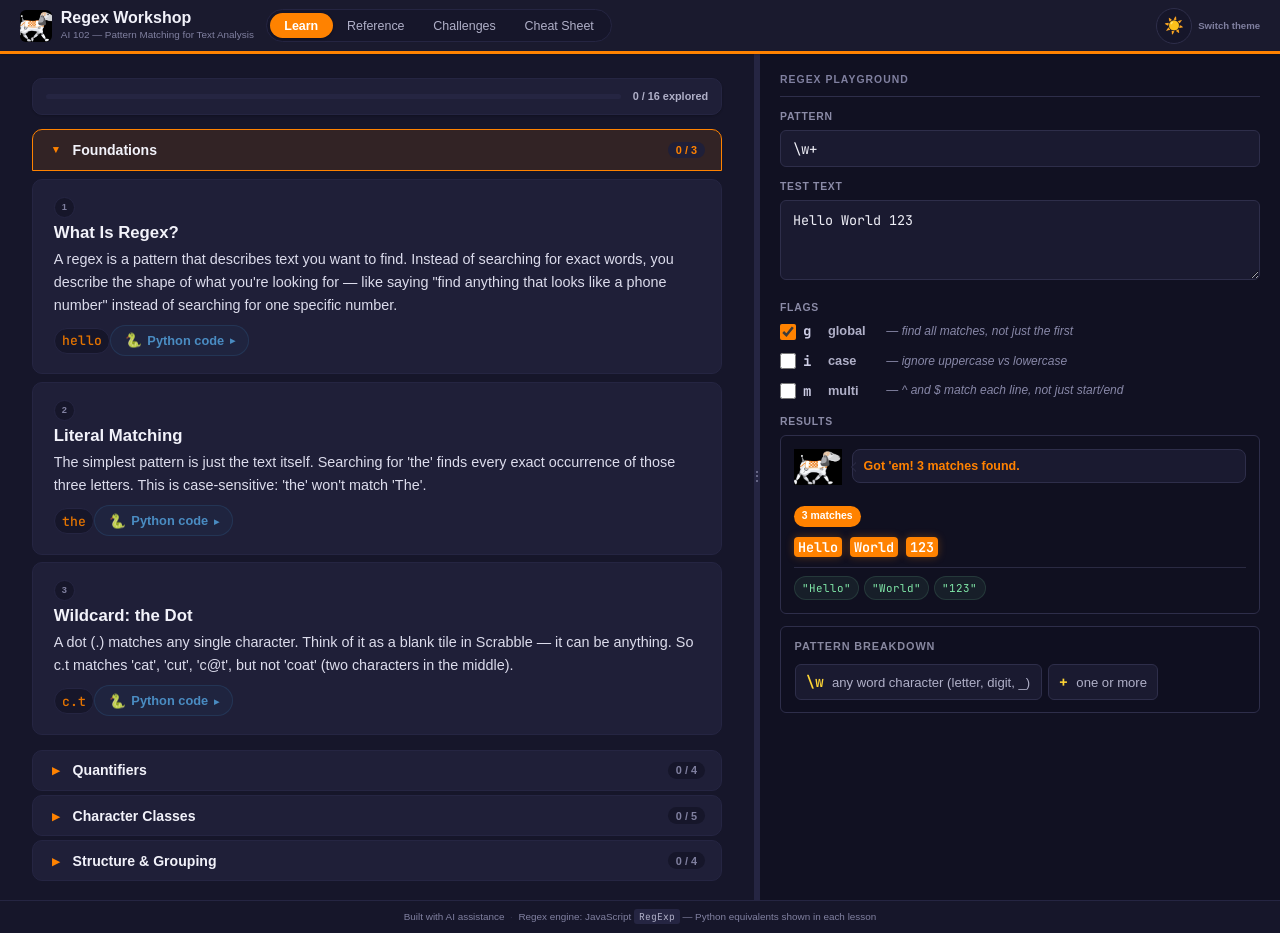
==== index.html @ 7a8c4904 "fix: correct escape sequences in cheatsheet for accurate regex examples" ====
<!DOCTYPE html>
<html lang="en">
<head>
  <meta charset="UTF-8">
  <meta name="viewport" content="width=device-width, initial-scale=1.0">
  <title>Regex Workshop — AI 102</title>
  <link rel="preconnect" href="https://fonts.googleapis.com">
  <link rel="preconnect" href="https://fonts.gstatic.com" crossorigin>
  <link href="https://fonts.googleapis.com/css2?family=JetBrains+Mono:wght@400;500;600&display=swap" rel="stylesheet">
  <style>
/* ═══════════════════════════════════════════════════════════════
   styles.css — UTK CECS Orange Theme — Light + Dark modes
   Resizable playground, mascot companion, larger explainer
   ═══════════════════════════════════════════════════════════════ */

*, *::before, *::after { margin: 0; padding: 0; box-sizing: border-box; }

/* ── Theme tokens ──────────────────────────────────────────── */

:root {
  /* UTK fixed palette */
  --orange:         #FF8200;
  --orange-hover:   #E57400;
  --orange-light:   #FFF3E0;
  --orange-muted:   #FFE0B2;
  --teal:           #2197A9;
  --teal-light:     #E0F4F7;
  --berry:          #8D2048;
  --berry-light:    #F5E0EB;
  --gold:           #FED535;
  --green:          #2E7D32;
  --green-light:    #E8F5E9;
  --red:            #C62828;
  --red-light:      #FFEBEE;

  /* Layout */
  --radius:         6px;
  --radius-lg:      10px;
  --radius-pill:    100px;
  --font-body:      'Arial Nova', Arial, -apple-system, BlinkMacSystemFont, sans-serif;
  --font-mono:      'JetBrains Mono', 'Fira Code', 'Consolas', monospace;
  --playground-w:   520px;
}

/* ── LIGHT THEME: L2 Warm Cream ────────────────────────────── */

[data-theme="light"] {
  --bg:             #FAF6F0;
  --bg-subtle:      #F5F0E8;
  --bg-hover:       #EDE5D8;
  --bg-card:        #FFFFFF;
  --bg-code:        #1B1B2F;
  --bg-code-surface:#252540;
  --bg-code-border: #3A3A55;

  --text:           #4A3D30;
  --text-bold:      #2E2418;
  --text-secondary: #6A5A48;
  --text-tertiary:  #9A8A72;

  --border:         #DDD0BE;
  --border-light:   #E5DBCC;

  --shadow-xs:      0 1px 2px rgba(60,40,10,0.06);
  --shadow-sm:      0 1px 3px rgba(60,40,10,0.10), 0 1px 2px rgba(60,40,10,0.06);
  --shadow-md:      0 3px 8px rgba(60,40,10,0.10);
  --shadow-lg:      0 8px 24px rgba(60,40,10,0.12);

  --header-bg:      #FAF6F0;
  --hint-bg:        #E8F4F0;
  --hint-color:     #166E6E;
  --callout-bg:     #FFF8F0;
  --callout-color:  #6B4A14;
  --callout-border: #F0D8B8;

  --pg-result-text: #D0D0E0;
}

/* ── DARK THEME ────────────────────────────────────────────── */

/* ── DARK THEME: Deep Violet (original) ────────────────────── */

[data-theme="dark"] {
  --bg:             #1A1A2E;
  --bg-subtle:      #16162A;
  --bg-hover:       #252542;
  --bg-card:        #1F1F38;
  --bg-code:        #111122;
  --bg-code-surface:#1A1A30;
  --bg-code-border: #2E2E4A;

  --text:           #DCDCEC;
  --text-bold:      #F2F2FA;
  --text-secondary: #B0B0C8;
  --text-tertiary:  #8080A0;

  --border:         #2E2E4A;
  --border-light:   #252542;

  --shadow-xs:      0 1px 2px rgba(0,0,0,0.2);
  --shadow-sm:      0 1px 3px rgba(0,0,0,0.3);
  --shadow-md:      0 3px 8px rgba(0,0,0,0.35);
  --shadow-lg:      0 8px 24px rgba(0,0,0,0.4);

  --header-bg:      #1A1A2E;
  --hint-bg:        rgba(33,151,169,0.14);
  --hint-color:     #66D4E4;
  --callout-bg:     rgba(255,130,0,0.10);
  --callout-color:  #FFB855;
  --callout-border: rgba(255,130,0,0.22);

  --orange-light:   rgba(255,130,0,0.12);
  --orange-muted:   rgba(255,130,0,0.22);
  --green-light:    rgba(46,125,50,0.14);
  --berry-light:    rgba(141,32,72,0.16);
  --teal-light:     rgba(33,151,169,0.14);
  --red-light:      rgba(198,40,40,0.14);
  --pg-result-text: #D8D8F0;
}


body {
  font-family: var(--font-body);
  background: var(--bg-subtle);
  color: var(--text);
  line-height: 1.6;
  min-height: 100vh;
  -webkit-font-smoothing: antialiased;
  transition: background 0.25s ease, color 0.25s ease;
}


/* ── Header ────────────────────────────────────────────────── */

.header {
  background: var(--header-bg);
  border-bottom: 3px solid var(--orange);
  padding: 0 1.25rem;
  height: 54px;
  display: flex;
  align-items: center;
  gap: 0.75rem;
  position: sticky;
  top: 0;
  z-index: 100;
  box-shadow: var(--shadow-xs);
  transition: background 0.25s ease;
}

.header-brand {
  display: flex;
  align-items: center;
  gap: 0.55rem;
  flex-shrink: 0;
}

.header-brand .icon {
  width: 32px;
  height: 32px;
  border-radius: var(--radius);
  overflow: hidden;
  flex-shrink: 0;
}

.header-brand .icon img {
  width: 100%;
  height: 100%;
  object-fit: cover;
}

.header-brand h1 {
  font-size: 1rem;
  font-weight: 700;
  color: var(--text-bold);
  line-height: 1.2;
}

.header-brand .subtitle {
  font-size: 0.62rem;
  color: var(--text-tertiary);
  font-weight: 500;
}


/* ── Mode tabs ─────────────────────────────────────────────── */

.mode-tabs {
  display: flex;
  background: var(--bg-subtle);
  border-radius: var(--radius-pill);
  padding: 3px;
  border: 1px solid var(--border-light);
  margin-right: auto;
}

.mode-tab {
  padding: 0.35rem 0.9rem;
  background: none;
  border: none;
  border-radius: var(--radius-pill);
  cursor: pointer;
  font-family: var(--font-body);
  font-size: 0.78rem;
  font-weight: 500;
  color: var(--text-secondary);
  transition: all 0.2s ease;
  white-space: nowrap;
}

.mode-tab:hover { color: var(--text-bold); background: var(--bg-hover); }

.mode-tab.active {
  background: var(--orange);
  color: white;
  font-weight: 700;
  box-shadow: var(--shadow-sm);
}


/* ── Theme toggle ──────────────────────────────────────────── */

.theme-toggle-wrap {
  display: flex;
  align-items: center;
  gap: 0.4rem;
  flex-shrink: 0;
}

.theme-toggle {
  width: 36px;
  height: 36px;
  border: 1.5px solid var(--border);
  border-radius: 50%;
  background: var(--bg-subtle);
  cursor: pointer;
  display: flex;
  align-items: center;
  justify-content: center;
  font-size: 1rem;
  transition: all 0.2s ease;
  flex-shrink: 0;
  line-height: 1;
  padding: 0;
}

.theme-toggle:hover {
  border-color: var(--orange);
  background: var(--orange-light);
}

.theme-hint {
  font-size: 0.6rem;
  font-weight: 600;
  color: var(--text-tertiary);
  white-space: nowrap;
  transition: color 0.2s ease;
}

.theme-toggle-wrap:hover .theme-hint {
  color: var(--orange);
}


/* ── Main split layout + resizer ───────────────────────────── */

.main {
  display: flex;
  min-height: calc(100vh - 54px);
}

.content-panel {
  flex: 1;
  min-width: 300px;
  padding: 1.5rem 2rem;
  overflow-y: auto;
  max-height: calc(100vh - 54px);
  background: var(--bg-subtle);
  transition: background 0.25s ease;
}

.panel-section         { display: none; }
.panel-section.active  { display: block; animation: fadeIn 0.2s ease; }

.section-heading {
  font-size: 0.72rem;
  font-weight: 700;
  color: var(--text-tertiary);
  text-transform: uppercase;
  letter-spacing: 0.1em;
  margin: 1.5rem 0 0.6rem;
}
.section-heading:first-child { margin-top: 0; }

/* ── Drag handle ───────────────────────────────────────────── */

.drag-handle {
  width: 6px;
  cursor: col-resize;
  background: var(--border-light);
  position: relative;
  flex-shrink: 0;
  transition: background 0.15s ease;
  z-index: 50;
}

.drag-handle:hover,
.drag-handle.dragging {
  background: var(--orange);
}

.drag-handle::after {
  content: '⋮';
  position: absolute;
  top: 50%;
  left: 50%;
  transform: translate(-50%, -50%);
  color: var(--text-tertiary);
  font-size: 0.85rem;
  pointer-events: none;
  line-height: 1;
}

.drag-handle:hover::after,
.drag-handle.dragging::after { color: white; }


/* ── Playground panel ──────────────────────────────────────── */

.playground-panel {
  width: var(--playground-w);
  min-width: 360px;
  max-width: 700px;
  background: var(--bg-code);
  padding: 1.15rem 1.25rem;
  overflow-y: auto;
  max-height: calc(100vh - 54px);
  display: flex;
  flex-direction: column;
  gap: 0.75rem;
  flex-shrink: 0;
  transition: background 0.25s ease;
}

.playground-panel h2 {
  color: var(--text-tertiary);
  font-size: 0.65rem;
  font-weight: 700;
  text-transform: uppercase;
  letter-spacing: 0.1em;
  padding-bottom: 0.45rem;
  border-bottom: 1px solid var(--bg-code-border);
}

.pg-label {
  color: #8B8BA7;
  font-size: 0.65rem;
  font-weight: 600;
  text-transform: uppercase;
  letter-spacing: 0.07em;
  margin-bottom: 0.25rem;
}

.pg-input,
.pg-textarea {
  width: 100%;
  padding: 0.55rem 0.75rem;
  background: var(--bg-code-surface);
  border: 1.5px solid var(--bg-code-border);
  color: #F0F0F8;
  border-radius: var(--radius);
  font-family: var(--font-mono);
  font-size: 0.88rem;
  transition: border-color 0.2s ease, box-shadow 0.2s ease;
  outline: none;
}

.pg-textarea { line-height: 1.55; resize: vertical; min-height: 80px; font-size: 0.84rem; }

.pg-input:focus, .pg-textarea:focus {
  border-color: var(--orange);
  box-shadow: 0 0 0 3px rgba(255,130,0,0.15);
}


/* ── Flags ──────────────────────────────────────────────────── */

.flags-row { display: flex; flex-direction: column; gap: 0.45rem; }

.flag-toggle { display: flex; align-items: center; gap: 0.45rem; cursor: pointer; }
.flag-toggle input[type="checkbox"] { accent-color: var(--orange); width: 16px; height: 16px; cursor: pointer; flex-shrink: 0; }
.flag-toggle .flag-letter { color: #D0D0E8; font-size: 0.88rem; font-weight: 700; font-family: var(--font-mono); min-width: 1.1rem; }
.flag-toggle .flag-name   { color: #B0B0C8; font-size: 0.8rem; font-weight: 600; min-width: 3.2rem; }
.flag-toggle .flag-desc   { color: #8888A8; font-size: 0.75rem; font-weight: 400; font-style: italic; }


/* ── Results area ──────────────────────────────────────────── */

.results-area {
  flex: 1;
  background: rgba(15,15,30,0.6);
  border: 1px solid var(--bg-code-border);
  border-radius: var(--radius);
  padding: 0.8rem;
  min-height: 100px;
  overflow-y: auto;
}

.match-count {
  display: inline-block;
  background: var(--orange);
  color: white;
  font-size: 0.65rem;
  font-weight: 700;
  padding: 0.15rem 0.5rem;
  border-radius: var(--radius-pill);
  margin-bottom: 0.5rem;
}
.match-count.zero { background: #555; }

.highlighted-text {
  font-family: var(--font-mono);
  font-size: 0.84rem;
  line-height: 1.8;
  color: var(--pg-result-text);
  word-break: break-word;
  white-space: pre-wrap;
}

.match-hl {
  background: var(--orange);
  color: white;
  padding: 1px 4px;
  border-radius: 4px;
  font-weight: 600;
  box-shadow: 0 0 8px rgba(255,130,0,0.3);
}

.match-badges { display: flex; flex-wrap: wrap; gap: 0.3rem; margin-top: 0.5rem; padding-top: 0.5rem; border-top: 1px solid #2A2A42; }
.match-badge {
  font-family: var(--font-mono); font-size: 0.68rem; color: #80E8A8;
  background: rgba(128,232,168,0.07); padding: 0.15rem 0.45rem;
  border-radius: var(--radius-pill); border: 1px solid rgba(128,232,168,0.12);
}

.pg-error { color: #FF8A8A; background: rgba(198,40,40,0.1); padding: 0.5rem 0.75rem; border-radius: var(--radius); font-size: 0.82rem; border-left: 3px solid var(--red); }


/* ── Mascot: Fetch companion (Concept 1) ───────────────────── */

.fetch-row {
  display: flex;
  align-items: flex-start;
  gap: 0.65rem;
  margin-bottom: 0.5rem;
}

.fetch-mascot {
  width: 48px;
  flex-shrink: 0;
}

.fetch-mascot img {
  width: 48px;
  animation: trot 0.6s ease-in-out infinite alternate;
}

@keyframes trot {
  from { transform: translateY(0); }
  to   { transform: translateY(-3px); }
}

.fetch-bubble {
  background: var(--bg-code-surface);
  border: 1px solid var(--bg-code-border);
  border-radius: 8px;
  padding: 0.45rem 0.65rem;
  position: relative;
  flex: 1;
}

.fetch-bubble::before {
  content: '';
  position: absolute;
  left: -7px;
  top: 12px;
  border: 5px solid transparent;
  border-right-color: var(--bg-code-border);
}
.fetch-bubble::after {
  content: '';
  position: absolute;
  left: -5px;
  top: 13px;
  border: 4px solid transparent;
  border-right-color: var(--bg-code-surface);
}

.fetch-msg {
  color: #C8D0E0;
  font-size: 0.78rem;
  line-height: 1.45;
}
.fetch-msg strong { color: var(--orange); }


/* ── Mascot: Idle state (Concept 3) ────────────────────────── */

.idle-state {
  display: flex;
  flex-direction: column;
  align-items: center;
  justify-content: center;
  padding: 1.5rem 1rem;
  text-align: center;
  min-height: 100px;
}

.idle-state img {
  width: 72px;
  margin-bottom: 0.6rem;
  opacity: 0.4;
  animation: breathe 3s ease-in-out infinite;
}

@keyframes breathe {
  0%, 100% { transform: scale(1); opacity: 0.35; }
  50%      { transform: scale(1.04); opacity: 0.5; }
}

.idle-state .idle-text {
  color: #999;
  font-size: 0.82rem;
  font-family: var(--font-mono);
}


/* ── Pattern explainer (LARGER) ────────────────────────────── */

.explainer {
  background: rgba(15,15,30,0.5);
  border: 1px solid var(--bg-code-border);
  border-radius: var(--radius);
  padding: 0.7rem 0.85rem;
}

.explainer-label {
  font-size: 0.68rem;
  font-weight: 700;
  text-transform: uppercase;
  letter-spacing: 0.08em;
  color: #8888A0;
  margin-bottom: 0.5rem;
}

.explainer-tokens {
  display: flex;
  flex-wrap: wrap;
  gap: 0.4rem;
}

.explainer-token {
  display: inline-flex;
  align-items: center;
  gap: 0.5rem;
  background: var(--bg-code-surface);
  border: 1px solid var(--bg-code-border);
  border-radius: 6px;
  padding: 0.35rem 0.65rem;
  transition: border-color 0.15s;
}

.explainer-token:hover { border-color: var(--orange); }

.explainer-sym {
  font-family: var(--font-mono);
  font-size: 0.92rem;
  font-weight: 600;
  color: var(--gold);
}

.explainer-meaning {
  font-size: 0.82rem;
  color: #B0B0C8;
  font-weight: 500;
}


/* ── Challenge context label in playground ─────────────────── */

.pg-challenge-label {
  background: var(--orange);
  color: white;
  font-size: 0.72rem;
  font-weight: 600;
  padding: 0.3rem 0.65rem;
  border-radius: var(--radius);
  animation: fadeIn 0.2s ease;
}


/* ── Lesson cards ──────────────────────────────────────────── */

.lesson-card {

  background: var(--bg-card);
  border: 1px solid var(--border-light);
  border-radius: var(--radius-lg);
  padding: 1.1rem 1.3rem;
  cursor: pointer;
  transition: all 0.2s ease;
  margin-bottom: 0.45rem;
}

.lesson-card:hover { border-color: var(--border); box-shadow: var(--shadow-sm); transform: translateY(-1px); }

.lesson-card.active {
  border-color: var(--orange);
  background: var(--orange-light);
  box-shadow: 0 0 0 1px var(--orange), var(--shadow-sm);
}

.lesson-card h3 { font-size: 1.05rem; font-weight: 700; color: var(--text-bold); margin-bottom: 0.25rem; line-height: 1.3; }
.lesson-card p   { font-size: 0.9rem; color: var(--text); line-height: 1.6; }


.lesson-card .pattern-preview {
  display: inline-block;
  font-family: var(--font-mono); font-size: 0.82rem;
  background: var(--bg-subtle); color: var(--orange-hover);
  padding: 0.1rem 0.45rem; border-radius: var(--radius-pill);
  margin-top: 0.4rem; border: 1px solid var(--border-light); font-weight: 500;
}

.lesson-card.active .pattern-preview { background: var(--bg-card); border-color: var(--orange-muted); }


/* ── Lesson top row & progress ─────────────────────────────── */

.lesson-top-row { display: flex; align-items: center; justify-content: space-between; margin-bottom: 0.25rem; }

.lesson-number {
  font-size: 0.58rem; font-weight: 700; color: var(--text-tertiary);
  background: var(--bg-subtle); border: 1px solid var(--border-light);
  width: 21px; height: 21px; border-radius: 50%;
  display: flex; align-items: center; justify-content: center;
}

.lesson-card.visited .lesson-number { background: var(--orange-light); color: var(--orange); border-color: var(--orange-muted); }

.lesson-visited-dot { width: 7px; height: 7px; border-radius: 50%; background: var(--orange); opacity: 0; transition: opacity 0.3s ease; }
.lesson-visited-dot.show { opacity: 1; }


/* ── Python code blocks ────────────────────────────────────── */

.python-toggle {
  display: inline-flex; align-items: center; gap: 0.35rem;
  margin-top: 0.5rem;
  padding: 0.4rem 0.85rem; background: rgba(48,105,152,0.08);
  border: 1.5px solid rgba(48,105,152,0.25); border-radius: var(--radius-pill);
  font-family: var(--font-body); font-size: 0.8rem; font-weight: 600;
  color: #4A8CC2; cursor: pointer; transition: all 0.15s ease;
}
.python-toggle::before { content: '🐍'; font-size: 0.85rem; }
.python-toggle::after { content: '▸'; font-size: 0.65rem; transition: transform 0.2s ease; }
.python-toggle:hover { border-color: #306998; color: #306998; background: rgba(48,105,152,0.14); }
.python-toggle.active { background: #306998; color: white; border-color: #306998; }
.python-toggle.active::after { content: '▾'; }

.python-block { display: none; margin-top: 0.55rem; border-radius: var(--radius); overflow: hidden; border: 1px solid #2A2A3E; }
.python-block.show { display: block; }

.python-header { background: #306998; color: white; font-size: 0.6rem; font-weight: 700; text-transform: uppercase; letter-spacing: 0.08em; padding: 0.25rem 0.65rem; }
.python-code { background: var(--bg-code); color: #C8D0E0; font-family: var(--font-mono); font-size: 0.74rem; line-height: 1.6; padding: 0.65rem 0.75rem; margin: 0; overflow-x: auto; white-space: pre; }


/* ── Progress bars ─────────────────────────────────────────── */

.progress-bar {
  display: flex; align-items: center; gap: 0.7rem; margin-bottom: 0.9rem;
  padding: 0.55rem 0.8rem; background: var(--bg-card);
  border: 1px solid var(--border-light); border-radius: var(--radius-lg); box-shadow: var(--shadow-xs);
}
.progress-track { flex: 1; height: 5px; background: var(--bg-hover); border-radius: 3px; overflow: hidden; }
.progress-fill  { height: 100%; background: var(--orange); border-radius: 3px; transition: width 0.4s ease; }
.progress-text  { font-size: 0.68rem; font-weight: 600; color: var(--text-secondary); white-space: nowrap; }


/* ── Reference grid ────────────────────────────────────────── */

.ref-search {
  width: 100%; padding: 0.55rem 0.8rem 0.55rem 2.3rem;
  border: 1.5px solid var(--border); border-radius: var(--radius-pill);
  font-family: var(--font-body); font-size: 0.92rem; color: var(--text);
  background: var(--bg-card) url("data:image/svg+xml,%3Csvg xmlns='http://www.w3.org/2000/svg' width='16' height='16' fill='%23999' viewBox='0 0 16 16'%3E%3Cpath d='M11.742 10.344a6.5 6.5 0 1 0-1.397 1.398h-.001l3.85 3.85a1 1 0 0 0 1.415-1.414l-3.85-3.85zm-5.242.656a5 5 0 1 1 0-10 5 5 0 0 1 0 10z'/%3E%3C/svg%3E") 0.8rem center no-repeat;
  outline: none; transition: all 0.2s ease; margin-bottom: 1.15rem;
}
.ref-search:focus { border-color: var(--orange); box-shadow: 0 0 0 3px rgba(255,130,0,0.10); }

.ref-category { margin-bottom: 1.4rem; }
.ref-category h3 { font-size: 0.82rem; font-weight: 700; color: var(--orange); text-transform: uppercase; letter-spacing: 0.07em; margin-bottom: 0.5rem; padding-bottom: 0.3rem; border-bottom: 2px solid var(--orange-light); }
.ref-grid { display: grid; grid-template-columns: repeat(auto-fill, minmax(160px, 1fr)); gap: 0.5rem; }

.ref-card {
  background: var(--bg-card); border: 1px solid var(--border-light); border-radius: var(--radius);
  padding: 0.6rem 0.75rem; cursor: pointer; transition: all 0.15s ease;
}
.ref-card:hover { border-color: var(--orange); background: var(--orange-light); box-shadow: var(--shadow-xs); transform: translateY(-1px); }
.ref-card .symbol  { font-family: var(--font-mono); font-size: 1.05rem; font-weight: 600; color: var(--orange); }
.ref-card .meaning { font-size: 0.85rem; color: var(--text); margin-top: 0.1rem; line-height: 1.4; }


/* ── Challenge cards ───────────────────────────────────────── */

.challenge-card {
  background: var(--bg-card); border: 1.5px solid var(--border-light);
  border-radius: var(--radius-lg); padding: 1rem 1.15rem;
  margin-bottom: 0.55rem; transition: all 0.2s ease;
}
.challenge-card.active-challenge { border-color: var(--orange); box-shadow: 0 0 0 1px var(--orange), var(--shadow-md); }
.challenge-card.completed        { border-color: var(--green); background: var(--green-light); }

.challenge-header { display: flex; align-items: center; gap: 0.45rem; margin-bottom: 0.3rem; }

.challenge-diff {
  font-size: 0.68rem; font-weight: 700; text-transform: uppercase; letter-spacing: 0.07em;
  padding: 0.12rem 0.45rem; border-radius: var(--radius-pill); white-space: nowrap;
}
.diff-starter      { background: var(--green-light); color: var(--green); }
.diff-intermediate { background: var(--orange-light); color: var(--orange-hover); }
.diff-applied      { background: var(--berry-light); color: var(--berry); }

.challenge-card h3   { font-size: 1.05rem; font-weight: 700; color: var(--text-bold); line-height: 1.3; }
.challenge-card .desc { font-size: 0.92rem; color: var(--text); margin-bottom: 0.55rem; line-height: 1.55; }
.challenge-actions    { display: flex; gap: 0.4rem; flex-wrap: wrap; }
.challenge-status     { font-size: 1rem; color: var(--green); }


/* ── Buttons ───────────────────────────────────────────────── */

.btn {
  padding: 0.45rem 0.95rem; border-radius: var(--radius-pill);
  font-family: var(--font-body); font-size: 0.82rem; font-weight: 700;
  cursor: pointer; border: 1.5px solid transparent; transition: all 0.15s ease;
}
.btn-primary { background: var(--orange); color: white; border-color: var(--orange); }
.btn-primary:hover { background: var(--orange-hover); box-shadow: var(--shadow-sm); }
.btn-outline { background: none; color: var(--orange); border-color: var(--border); }
.btn-outline:hover { border-color: var(--orange); background: var(--orange-light); }
.btn-check { background: var(--green); color: white; border-color: var(--green); }
.btn-check:hover { background: #256D29; box-shadow: var(--shadow-sm); }


/* ── Feedback & hints ──────────────────────────────────────── */

.challenge-feedback { margin-top: 0.5rem; padding: 0.6rem 0.85rem; border-radius: var(--radius); font-size: 0.88rem; font-weight: 500; display: none; line-height: 1.5; }
.feedback-success  { display: block; background: var(--green-light); color: var(--green); border-left: 3px solid var(--green); }
.feedback-tryagain { display: block; background: var(--orange-light); color: var(--callout-color); border-left: 3px solid var(--orange); }

.hint-text { margin-top: 0.4rem; padding: 0.55rem 0.85rem; background: var(--hint-bg); border-left: 3px solid var(--teal); border-radius: 0 var(--radius) var(--radius) 0; font-size: 0.88rem; color: var(--hint-color); display: none; line-height: 1.5; }
.hint-text.visible { display: block; }


/* ── Cheat sheet ───────────────────────────────────────────── */

.cheat-table { width: 100%; border-collapse: collapse; font-size: 0.9rem; margin-bottom: 1.3rem; background: var(--bg-card); border-radius: var(--radius-lg); overflow: hidden; box-shadow: var(--shadow-xs); border: 1px solid var(--border-light); }
.cheat-table th { text-align: left; padding: 0.5rem 0.8rem; background: var(--bg-subtle); color: var(--text-secondary); font-size: 0.76rem; font-weight: 700; text-transform: uppercase; letter-spacing: 0.06em; border-bottom: 1px solid var(--border-light); }
.cheat-table th[colspan] { color: white; font-size: 0.82rem; background: var(--orange); }
.cheat-table td { padding: 0.55rem 0.85rem; border-bottom: 1px solid var(--border-light); vertical-align: top; font-size: 0.9rem; }
.cheat-table tr:last-child td { border-bottom: none; }
.cheat-table code { font-family: var(--font-mono); font-size: 0.9rem; color: var(--orange-hover); background: var(--orange-light); padding: 0.08rem 0.3rem; border-radius: 4px; font-weight: 500; }
.cheat-table .example { color: var(--text); font-size: 0.88rem; }

.nlp-callout {
  background: var(--callout-bg); border: 1px solid var(--callout-border);
  border-left: 4px solid var(--orange); border-radius: var(--radius-lg);
  padding: 0.9rem 1.05rem; margin: 1.15rem 0; font-size: 0.9rem;
  color: var(--callout-color); line-height: 1.55;
}
.nlp-callout strong { color: var(--orange); }


/* ── Mobile ────────────────────────────────────────────────── */

.mobile-pg-toggle {
  display: none; position: fixed; bottom: 1.25rem; right: 1.25rem;
  width: 50px; height: 50px; border-radius: 50%;
  background: var(--orange); color: white; border: none; font-size: 1.1rem;
  cursor: pointer; box-shadow: var(--shadow-lg); z-index: 200;
  align-items: center; justify-content: center; transition: transform 0.15s ease;
}
.mobile-pg-toggle:hover { transform: scale(1.08); }

.mobile-pg-overlay { display: none; position: fixed; inset: 0; background: rgba(0,0,0,0.45); z-index: 150; backdrop-filter: blur(2px); }

@media (max-width: 1023px) {
  .main { flex-direction: column; }
  .drag-handle { display: none; }
  .playground-panel { width: 100% !important; min-width: 0; max-width: none; position: fixed; inset: 0; z-index: 160; transform: translateX(100%); transition: transform 0.3s cubic-bezier(0.4,0,0.2,1); max-height: 100vh; }
  .playground-panel.open { transform: translateX(0); }
  .content-panel { max-height: none; }
  .mobile-pg-toggle { display: flex; }
}

@media (max-width: 600px) {
  .header { padding: 0 0.85rem; height: 50px; }
  .header-brand h1 { font-size: 0.9rem; }
  .mode-tab { padding: 0.3rem 0.55rem; font-size: 0.7rem; }
  .content-panel { padding: 0.9rem 1rem; }
  .ref-grid { grid-template-columns: repeat(auto-fill, minmax(130px, 1fr)); }
  .theme-hint { display: none; }
}


/* ── Scrollbars ────────────────────────────────────────────── */

.content-panel::-webkit-scrollbar, .playground-panel::-webkit-scrollbar { width: 5px; }
.content-panel::-webkit-scrollbar-track, .playground-panel::-webkit-scrollbar-track { background: transparent; }
.content-panel::-webkit-scrollbar-thumb { background: var(--border); border-radius: 10px; }
.playground-panel::-webkit-scrollbar-thumb { background: #3A3A55; border-radius: 10px; }

/* ── No-select during drag ─────────────────────────────────── */
body.dragging { cursor: col-resize !important; user-select: none; }
body.dragging * { cursor: col-resize !important; }

/* ── Footer ─────────────────────────────────────────────────── */

.app-footer {
  display: flex;
  align-items: center;
  justify-content: center;
  gap: 0.35rem;
  padding: 0.5rem 1rem;
  font-size: 0.62rem;
  color: var(--text-tertiary);
  background: var(--bg-subtle);
  border-top: 1px solid var(--border-light);
  text-align: center;
  flex-wrap: wrap;
  transition: background 0.25s ease;
}

.app-footer code {
  font-family: var(--font-mono);
  font-size: 0.6rem;
  background: var(--bg-hover);
  padding: 0.05rem 0.3rem;
  border-radius: 3px;
  color: var(--text-secondary);
}

.footer-sep { color: var(--border); }


/* ── Accordion — collapsible learn sections ────────────────── */

.accordion-group {
  margin-bottom: 0.25rem;
}

.accordion-header {
  display: flex;
  align-items: center;
  gap: 0.6rem;
  width: 100%;
  padding: 0.7rem 1rem;
  background: var(--bg-card);
  border: 1.5px solid var(--border-light);
  border-radius: var(--radius-lg);
  cursor: pointer;
  font-family: var(--font-body);
  font-size: 0.88rem;
  font-weight: 700;
  color: var(--text-bold);
  transition: all 0.2s ease;
  text-align: left;
}

.accordion-header:hover {
  border-color: var(--orange);
  background: var(--orange-light);
}

.accordion-group.open .accordion-header {
  border-color: var(--orange);
  background: var(--orange-light);
  border-radius: var(--radius-lg) var(--radius-lg) 0 0;
  margin-bottom: 0;
}

.accordion-arrow {
  font-size: 0.65rem;
  color: var(--orange);
  flex-shrink: 0;
  width: 14px;
  text-align: center;
  transition: transform 0.2s ease;
}

.accordion-title {
  flex: 1;
}

.accordion-count {
  font-size: 0.68rem;
  font-weight: 600;
  color: var(--text-tertiary);
  background: var(--bg-subtle);
  padding: 0.15rem 0.5rem;
  border-radius: var(--radius-pill);
  white-space: nowrap;
}

.accordion-group.open .accordion-count {
  background: var(--bg-card);
  color: var(--orange);
}

.accordion-body {
  padding: 0.5rem 0 0.25rem;
}


/* ── Animation ─────────────────────────────────────────────── */

@keyframes fadeIn {
  from { opacity: 0; transform: translateY(4px); }
  to   { opacity: 1; transform: translateY(0); }
}
  </style>
</head>
<body data-theme="dark">
  <header class="header">
    <div class="header-brand">
      <div class="icon"><img src="[data-uri]" alt="Rex"></div>
      <div>
        <h1>Regex Workshop</h1>
        <div class="subtitle">AI 102 — Pattern Matching for Text Analysis</div>
      </div>
    </div>
    <nav class="mode-tabs">
      <button class="mode-tab active" data-mode="learn">Learn</button>
      <button class="mode-tab" data-mode="reference">Reference</button>
      <button class="mode-tab" data-mode="challenge">Challenges</button>
      <button class="mode-tab" data-mode="cheatsheet">Cheat Sheet</button>
    </nav>
    <div class="theme-toggle-wrap">
      <button class="theme-toggle" id="themeToggle" title="Toggle light/dark theme">
        <span class="theme-icon">☀️</span>
      </button>
      <span class="theme-hint">Switch theme</span>
    </div>
  </header>
  <div class="main">
    <div class="content-panel">
      <div id="panel-learn"      class="panel-section active"></div>
      <div id="panel-reference"  class="panel-section"></div>
      <div id="panel-challenge"  class="panel-section"></div>
      <div id="panel-cheatsheet" class="panel-section"></div>
    </div>
    <div class="drag-handle" id="dragHandle"></div>
    <div class="playground-panel" id="playground">
      <h2>Regex Playground</h2>
      <div class="pg-challenge-label" id="pgChallengeLabel" style="display:none;"></div>
      <div><div class="pg-label">Pattern</div><input type="text" class="pg-input" id="pgPattern" value="\w+" spellcheck="false" autocomplete="off"></div>
      <div><div class="pg-label">Test Text</div><textarea class="pg-textarea" id="pgText" spellcheck="false">Hello World 123</textarea></div>
      <div>
        <div class="pg-label">Flags</div>
        <div class="flags-row">
          <label class="flag-toggle"><input type="checkbox" id="flagG" checked><span class="flag-letter">g</span><span class="flag-name">global</span><span class="flag-desc">— find all matches, not just the first</span></label>
          <label class="flag-toggle"><input type="checkbox" id="flagI"><span class="flag-letter">i</span><span class="flag-name">case</span><span class="flag-desc">— ignore uppercase vs lowercase</span></label>
          <label class="flag-toggle"><input type="checkbox" id="flagM"><span class="flag-letter">m</span><span class="flag-name">multi</span><span class="flag-desc">— ^ and $ match each line, not just start/end</span></label>
        </div>
      </div>
      <div><div class="pg-label">Results</div>
        <div class="results-area" id="pgResults">
          <div class="idle-state"><img src="[data-uri]" alt="Rex waiting"><div class="idle-text">Type a pattern and I'll fetch the matches…</div></div>
        </div>
      </div>
      <div class="explainer" id="pgExplainer" style="display:none;"></div>
    </div>
  </div>
  <button class="mobile-pg-toggle" id="mobileToggle" title="Open Playground">&#9654;</button>
  <div class="mobile-pg-overlay" id="mobileOverlay"></div>
  <footer class="app-footer">
    <span>Built with AI assistance</span>
    <span class="footer-sep">·</span>
    <span>Regex engine: JavaScript <code>RegExp</code> — Python equivalents shown in each lesson</span>
  </footer>
  <script>
// ═══════════════════════════════════════════════════════════════
// data.js — All content lives here. Edit lessons, references,
// and challenges without touching the UI or styling.
// ═══════════════════════════════════════════════════════════════

const LESSONS = [
  {
    group: "Foundations",
    items: [
      {
        id: "intro",
        title: "What Is Regex?",
        desc: "A regex is a pattern that describes text you want to find. Instead of searching for exact words, you describe the shape of what you're looking for — like saying \"find anything that looks like a phone number\" instead of searching for one specific number.",
        pattern: "hello",
        text: "hello world, say hello again",
        python: "import re\n\ntext = \"hello world, say hello again\"\nmatches = re.findall(r\"hello\", text)\nprint(matches)  # ['hello', 'hello']"
      },
      {
        id: "literal",
        title: "Literal Matching",
        desc: "The simplest pattern is just the text itself. Searching for 'the' finds every exact occurrence of those three letters. This is case-sensitive: 'the' won't match 'The'.",
        pattern: "the",
        text: "the quick brown fox jumps over the lazy dog",
        python: "import re\n\ntext = \"the quick brown fox jumps over the lazy dog\"\nmatches = re.findall(r\"the\", text)\nprint(matches)  # ['the', 'the']"
      },
      {
        id: "dot",
        title: "Wildcard: the Dot",
        desc: "A dot (.) matches any single character. Think of it as a blank tile in Scrabble — it can be anything. So c.t matches 'cat', 'cut', 'c@t', but not 'coat' (two characters in the middle).",
        pattern: "c.t",
        text: "cat cut cot c@t coat",
        python: "import re\n\ntext = \"cat cut cot c@t coat\"\nmatches = re.findall(r\"c.t\", text)\nprint(matches)  # ['cat', 'cut', 'cot', 'c@t']"
      }
    ]
  },
  {
    group: "Quantifiers",
    items: [
      {
        id: "plus",
        title: "One or More: +",
        desc: "The + means \"one or more of the previous thing.\" So a+ finds groups of a's: 'a', 'aa', 'aaa'. It must find at least one.",
        pattern: "a+",
        text: "a aa aaa b ba baa",
        python: "import re\n\ntext = \"a aa aaa b ba baa\"\nmatches = re.findall(r\"a+\", text)\nprint(matches)  # ['a', 'aa', 'aaa', 'a', 'aa']"
      },
      {
        id: "star",
        title: "Zero or More: *",
        desc: "The * means \"zero or more.\" Unlike +, it also matches if the character isn't there at all. lo*g matches 'lg', 'log', 'loog', etc.",
        pattern: "lo*g",
        text: "lg log loog looog",
        python: "import re\n\ntext = \"lg log loog looog\"\nmatches = re.findall(r\"lo*g\", text)\nprint(matches)  # ['lg', 'log', 'loog', 'looog']"
      },
      {
        id: "question",
        title: "Optional: ?",
        desc: "The ? makes the previous character optional (0 or 1 times). colou?r matches both 'color' (American) and 'colour' (British).",
        pattern: "colou?r",
        text: "color colour colouur",
        python: "import re\n\ntext = \"color colour colouur\"\nmatches = re.findall(r\"colou?r\", text)\nprint(matches)  # ['color', 'colour']"
      },
      {
        id: "range",
        title: "Exact Counts: {n,m}",
        desc: "Curly braces let you be precise. {3} = exactly 3, {2,4} = between 2 and 4, {3,} = 3 or more. Useful for fixed-length data like zip codes.",
        pattern: "\\d{3,5}",
        text: "12 123 1234 12345 123456",
        python: "import re\n\ntext = \"12 123 1234 12345 123456\"\nmatches = re.findall(r\"\\d{3,5}\", text)\nprint(matches)  # ['123', '1234', '12345', '12345']"
      }
    ]
  },
  {
    group: "Character Classes",
    items: [
      {
        id: "digits",
        title: "Digits: \\d",
        desc: "\\d matches any single digit (0–9). Pair it with + to match whole numbers: \\d+ finds '3', '42', '1000'. Essential for extracting amounts from financial text.",
        pattern: "\\d+",
        text: "Invoice #4521: 3 items at $15 each = $45 total",
        python: "import re\n\ntext = \"Invoice #4521: 3 items at $15 each = $45 total\"\nmatches = re.findall(r\"\\d+\", text)\nprint(matches)  # ['4521', '3', '15', '45']"
      },
      {
        id: "words",
        title: "Word Characters: \\w",
        desc: "\\w matches letters, digits, and underscores. \\w+ grabs whole words and numbers. In NLP, this is the basis for simple tokenization.",
        pattern: "\\w+",
        text: "hello_world test-case item@2 ready!",
        python: "import re\n\ntext = \"hello_world test-case item@2 ready!\"\nmatches = re.findall(r\"\\w+\", text)\nprint(matches)\n# ['hello_world', 'test', 'case', 'item', '2', 'ready']"
      },
      {
        id: "spaces",
        title: "Whitespace: \\s",
        desc: "\\s matches spaces, tabs, and newlines. \\s+ finds gaps between words. Useful for cleaning messy text with irregular spacing.",
        pattern: "\\s+",
        text: "too    many     spaces   here",
        python: "import re\n\ntext = \"too    many     spaces   here\"\n# Split on whitespace — a common NLP preprocessing step\ntokens = re.split(r\"\\s+\", text)\nprint(tokens)  # ['too', 'many', 'spaces', 'here']"
      },
      {
        id: "sets",
        title: "Custom Sets: [abc]",
        desc: "[aeiou] matches any single vowel. [a-z] matches any lowercase letter. [0-9] is the same as \\d. You can combine ranges: [a-zA-Z] matches any letter.",
        pattern: "[aeiou]",
        text: "hello world",
        python: "import re\n\ntext = \"hello world\"\nvowels = re.findall(r\"[aeiou]\", text)\nprint(vowels)  # ['e', 'o', 'o']"
      },
      {
        id: "negation",
        title: "Negated Sets: [^abc]",
        desc: "Adding ^ inside brackets means NOT. [^0-9] matches anything that isn't a digit. [^aeiou] matches consonants and other characters.",
        pattern: "[^aeiou\\s]",
        text: "hello world regex",
        python: "import re\n\ntext = \"hello world regex\"\nconsonants = re.findall(r\"[^aeiou\\s]\", text)\nprint(consonants)  # ['h', 'l', 'l', 'w', 'r', 'l', 'd', 'r', 'g', 'x']"
      }
    ]
  },
  {
    group: "Structure & Grouping",
    items: [
      {
        id: "groups",
        title: "Groups: ()",
        desc: "Parentheses group parts of a pattern together. (ha)+ matches 'ha', 'haha', 'hahaha' — the whole group repeats, not just the last character.",
        pattern: "(ha)+",
        text: "ha haha hahaha",
        python: "import re\n\ntext = \"ha haha hahaha\"\n# findall with groups returns the group content\nmatches = re.findall(r\"(ha)+\", text)\nprint(matches)  # ['ha', 'ha', 'ha']\n\n# Use finditer to see full matches\nfor m in re.finditer(r\"(ha)+\", text):\n    print(m.group())  # 'ha', 'haha', 'hahaha'"
      },
      {
        id: "or",
        title: "Alternation: |",
        desc: "The pipe | means OR. cat|dog matches either word. You can chain multiple options: cat|dog|bird.",
        pattern: "cat|dog|bird",
        text: "I have a cat, a dog, and a bird",
        python: "import re\n\ntext = \"I have a cat, a dog, and a bird\"\nanimals = re.findall(r\"cat|dog|bird\", text)\nprint(animals)  # ['cat', 'dog', 'bird']"
      },
      {
        id: "anchors",
        title: "Anchors: ^ and $",
        desc: "^ matches the start of the text (or line with multiline flag). $ matches the end. ^Hello ensures 'Hello' is at the very beginning.",
        pattern: "^Hello",
        text: "Hello world\nHello there\nSay Hello",
        python: "import re\n\ntext = \"Hello world\\nHello there\\nSay Hello\"\n\n# Without MULTILINE — only matches start of string\nprint(re.findall(r\"^Hello\", text))  # ['Hello']\n\n# With MULTILINE — matches start of each line\nprint(re.findall(r\"^Hello\", text, re.MULTILINE))\n# ['Hello', 'Hello']"
      },
      {
        id: "escape",
        title: "Escaping: \\",
        desc: "Characters like . * + ? have special meaning. To match a literal dot, use \\. — the backslash tells regex to treat the next character literally.",
        pattern: "\\$\\d+\\.\\d{2}",
        text: "Price: $9.99 and $100.00 total",
        python: "import re\n\ntext = \"Price: $9.99 and $100.00 total\"\nprices = re.findall(r\"\\$\\d+\\.\\d{2}\", text)\nprint(prices)  # ['$9.99', '$100.00']"
      }
    ]
  }
];


// ───────────────────────────────────────────────
// Reference cards by category
// ───────────────────────────────────────────────

const REFERENCE = [
  {
    cat: "Metacharacters",
    items: [
      { sym: ".",   meaning: "Any character (except newline)", pattern: "c.t",     text: "cat cut cot" },
      { sym: "^",   meaning: "Start of string/line",          pattern: "^Hello",   text: "Hello world" },
      { sym: "$",   meaning: "End of string/line",            pattern: "world$",   text: "Hello world" },
      { sym: "|",   meaning: "OR — match either side",        pattern: "cat|dog",  text: "cat and dog" },
      { sym: "\\",  meaning: "Escape special character",      pattern: "\\.",       text: "3.14 and 2.71" }
    ]
  },
  {
    cat: "Quantifiers",
    items: [
      { sym: "*",     meaning: "Zero or more",            pattern: "lo*g",       text: "lg log loog" },
      { sym: "+",     meaning: "One or more",             pattern: "a+",         text: "a aa aaa" },
      { sym: "?",     meaning: "Zero or one (optional)",  pattern: "colou?r",    text: "color colour" },
      { sym: "{n}",   meaning: "Exactly n times",         pattern: "\\d{3}",     text: "12 123 1234" },
      { sym: "{n,m}", meaning: "Between n and m times",   pattern: "\\d{2,4}",   text: "1 12 123 1234 12345" },
      { sym: "{n,}",  meaning: "n or more times",         pattern: "a{2,}",      text: "a aa aaa aaaa" }
    ]
  },
  {
    cat: "Character Classes",
    items: [
      { sym: "\\d", meaning: "Any digit (0–9)",                  pattern: "\\d+",  text: "abc 123 def 456" },
      { sym: "\\D", meaning: "Any non-digit",                    pattern: "\\D+",  text: "abc 123 def" },
      { sym: "\\w", meaning: "Word character (letter, digit, _)", pattern: "\\w+",  text: "hello_123!" },
      { sym: "\\W", meaning: "Non-word character",               pattern: "\\W+",  text: "hello world!" },
      { sym: "\\s", meaning: "Whitespace (space, tab, newline)", pattern: "\\s+",  text: "a  b\tc" },
      { sym: "\\S", meaning: "Non-whitespace",                   pattern: "\\S+",  text: "a  b  c" },
      { sym: "\\t", meaning: "Tab character explicitly",         pattern: "\\t",   text: "col1\tcol2\tcol3" },
      { sym: "\\n", meaning: "Newline character explicitly",     pattern: "\\n",   text: "line1\nline2\nline3" },
      { sym: "\\b", meaning: "Word boundary (between word and non-word)", pattern: "\\bcat\\b", text: "cat catalog catfish the cat sat" }
    ]
  },
  {
    cat: "Sets & Ranges",
    items: [
      { sym: "[abc]",   meaning: "Any one character in the set",  pattern: "[aeiou]",  text: "hello world" },
      { sym: "[a-z]",   meaning: "Range: any lowercase letter",   pattern: "[a-z]+",   text: "Hello World" },
      { sym: "[A-Z]",   meaning: "Any uppercase letter",          pattern: "[A-Z]",    text: "Hello World" },
      { sym: "[0-9]",   meaning: "Any digit (same as \\d)",       pattern: "[0-9]+",   text: "abc123" },
      { sym: "[^abc]",  meaning: "Any character NOT in the set",  pattern: "[^aeiou]", text: "hello" }
    ]
  },
  {
    cat: "Anchors & Groups",
    items: [
      { sym: "(…)",    meaning: "Capture group — treat as unit",          pattern: "(\\w+)@(\\w+)", text: "user@site" },
      { sym: "(?:…)",  meaning: "Non-capturing group",                    pattern: "(?:ab)+",       text: "ab abab ababab" },
      { sym: "(?=…)",  meaning: "Lookahead (followed by)",                pattern: "\\w+(?=ing)",   text: "running jumping" },
      { sym: "(?!…)",  meaning: "Negative lookahead — NOT followed by",   pattern: "\\d+(?!\\$)",   text: "100$ 200 300$" }
    ]
  }
];


// ───────────────────────────────────────────────
// Challenge exercises (starter → intermediate → applied)
// ───────────────────────────────────────────────

const CHALLENGES = [
  // ── Starter ──
  {
    id: "c1", diff: "starter",
    title: "Find All Numbers",
    desc: "Write a pattern that matches every number in this text.",
    text: "Order #4521: 3 widgets at $15 each, shipped to 90210",
    expected: ["4521", "3", "15", "90210"],
    hints: [
      "Numbers are made of digits. What shortcut matches a digit?",
      "\\d matches one digit. How do you match one or more?"
    ],
    solution: "\\d+"
  },
  {
    id: "c2", diff: "starter",
    title: "Extract Words Only",
    desc: "Match every word (letters only, no numbers or punctuation).",
    text: "Hello World! Test-123 regex_fun",
    expected: ["Hello", "World", "Test", "regex", "fun"],
    hints: [
      "[a-zA-Z] matches a single letter.",
      "Add + to match one or more letters in a row."
    ],
    solution: "[a-zA-Z]+"
  },
  {
    id: "c3", diff: "starter",
    title: "Spot the Vowels",
    desc: "Find every individual vowel character in this sentence.",
    text: "The quick brown fox jumps over the lazy dog",
    expected: ["e", "u", "i", "o", "o", "u", "o", "e", "e", "a", "o"],
    hints: [
      "Use a character set with [...]",
      "[aeiou] matches any single vowel."
    ],
    solution: "[aeiou]"
  },
  {
    id: "c4", diff: "starter",
    title: "Find Capitalized Words",
    desc: "Match words that start with an uppercase letter.",
    text: "The Bank of America processed three Transfers for John Smith",
    expected: ["The", "Bank", "America", "Transfers", "John", "Smith"],
    hints: [
      "Uppercase starts with [A-Z], followed by lowercase letters.",
      "[A-Z][a-z]* matches a capital letter followed by zero or more lowercase."
    ],
    solution: "[A-Z][a-z]*"
  },
  {
    id: "c5", diff: "starter",
    title: "Match Three-Letter Words",
    desc: "Find all words that are exactly three letters long.",
    text: "The big red fox ran far and hid for two hrs",
    expected: ["The", "big", "red", "fox", "ran", "far", "and", "hid", "for", "two", "hrs"],
    hints: [
      "You need a word boundary \\b to avoid matching inside longer words.",
      "\\b[a-zA-Z]{3}\\b matches exactly three letters between boundaries."
    ],
    solution: "\\b[a-zA-Z]{3}\\b"
  },

  // ── Intermediate ──
  {
    id: "c6", diff: "intermediate",
    title: "Match Dollar Amounts",
    desc: "Extract prices like $9.99 or $100.00 from this receipt.",
    text: "Subtotal: $45.99, Tax: $3.68, Shipping: $5.00, Total: $54.67",
    expected: ["$45.99", "$3.68", "$5.00", "$54.67"],
    hints: [
      "Start with a literal $ (need to escape it: \\$)",
      "Then digits, a literal dot, and exactly 2 more digits."
    ],
    solution: "\\$\\d+\\.\\d{2}"
  },
  {
    id: "c7", diff: "intermediate",
    title: "Find Email Addresses",
    desc: "Write a pattern to extract the email addresses from this text.",
    text: "Contact john.doe@example.com or support@company.org for help",
    expected: ["john.doe@example.com", "support@company.org"],
    hints: [
      "Emails have: something @ something . something",
      "[\\w.]+ matches word characters and dots. Build from there."
    ],
    solution: "[\\w.]+@[\\w]+\\.[a-z]+"
  },
  {
    id: "c8", diff: "intermediate",
    title: "Match Dates (MM/DD/YYYY)",
    desc: "Find all dates in month/day/year format.",
    text: "Filed on 01/15/2024, revised 12/01/2023, due 3/5/2025",
    expected: ["01/15/2024", "12/01/2023", "3/5/2025"],
    hints: [
      "Months and days can be 1 or 2 digits: \\d{1,2}",
      "Years are 4 digits. Separate with literal slashes."
    ],
    solution: "\\d{1,2}/\\d{1,2}/\\d{4}"
  },
  {
    id: "c9", diff: "intermediate",
    title: "Extract Phone Numbers",
    desc: "Find US phone numbers in different formats.",
    text: "Call 555-123-4567 or (555) 987-6543 or 555.111.2222 today",
    expected: ["555-123-4567", "(555) 987-6543", "555.111.2222"],
    hints: [
      "Phone numbers have 3 digits, a separator, 3 digits, a separator, 4 digits.",
      "The area code might be in parentheses. Try: \\(?\\d{3}\\)?[-.\\s]?\\d{3}[-.\\s]?\\d{4}"
    ],
    solution: "\\(?\\d{3}\\)?[-.\\s]?\\d{3}[-.\\s]?\\d{4}"
  },
  {
    id: "c10", diff: "intermediate",
    title: "Find Repeated Words",
    desc: "Find words that appear right next to themselves (e.g. 'the the').",
    text: "The the quick brown fox fox jumped over the the lazy dog",
    expected: ["the the", "fox fox", "the the"],
    hints: [
      "You need a capturing group and a backreference.",
      "\\b(\\w+)\\s+\\1\\b matches a word followed by itself."
    ],
    solution: "\\b(\\w+)\\s+\\1\\b"
  },

  // ── Applied: Fraud Detection ──
  {
    id: "c11", diff: "applied",
    title: "Structuring Transactions",
    desc: "Amounts just under $10,000 can signal structuring (splitting deposits to avoid reporting thresholds). Find all amounts between $9,000–$9,999.",
    text: "Deposit: $9,500 | Deposit: $9,999 | Deposit: $10,000 | Deposit: $9,001 | Deposit: $8,500",
    expected: ["$9,500", "$9,999", "$9,001"],
    hints: [
      "Start with \\$ then the digit 9, then a comma, then 3 digits.",
      "\\$9,\\d{3} matches $9 followed by comma and exactly 3 digits."
    ],
    solution: "\\$9,\\d{3}"
  },
  {
    id: "c12", diff: "applied",
    title: "Extract IP Addresses",
    desc: "Find all IP addresses in this server log to identify suspicious login sources.",
    text: "Login from 192.168.1.1 at 08:30, failed login from 10.0.0.255, alert from 172.16.0.1",
    expected: ["192.168.1.1", "10.0.0.255", "172.16.0.1"],
    hints: [
      "An IP is four groups of 1–3 digits separated by dots.",
      "\\d{1,3} matches 1–3 digits. Dots must be escaped: \\."
    ],
    solution: "\\d{1,3}\\.\\d{1,3}\\.\\d{1,3}\\.\\d{1,3}"
  },
  {
    id: "c13", diff: "applied",
    title: "Flag Round-Dollar Transactions",
    desc: "In fraud analysis, many round-dollar amounts (like $500, $1000) can indicate automated or suspicious activity. Find amounts that end in 00.",
    text: "Transfers: $500, $1,200, $75, $3,000, $149, $10,000, $250",
    expected: ["$500", "$1,200", "$3,000", "$10,000"],
    hints: [
      "These amounts end with 00. But they might have commas in them too.",
      "Try matching \\$ then digits/commas ending in 00."
    ],
    solution: "\\$[\\d,]*00"
  },
  {
    id: "c14", diff: "applied",
    title: "Suspicious Email Domains",
    desc: "Flag email addresses from free/disposable providers often used in fraud. Match emails ending in @gmail.com, @yahoo.com, or @hotmail.com.",
    text: "Contacts: cfo@acme.com, jdoe@gmail.com, alert@company.org, temp123@yahoo.com, info@hotmail.com",
    expected: ["jdoe@gmail.com", "temp123@yahoo.com", "info@hotmail.com"],
    hints: [
      "Match word characters before @, then use alternation for the domains.",
      "[\\w.]+@(?:gmail|yahoo|hotmail)\\.com"
    ],
    solution: "[\\w.]+@(?:gmail|yahoo|hotmail)\\.com"
  },
  {
    id: "c15", diff: "applied",
    title: "Timestamp Extraction",
    desc: "Extract timestamps from this security log. Timestamps are in HH:MM:SS format (24-hour).",
    text: "[08:15:30] Login attempt | [13:45:02] Access granted | [23:59:59] Session timeout | [02:00:00] Backup started",
    expected: ["08:15:30", "13:45:02", "23:59:59", "02:00:00"],
    hints: [
      "Hours, minutes, seconds are each 2 digits separated by colons.",
      "\\d{2}:\\d{2}:\\d{2} matches the HH:MM:SS format."
    ],
    solution: "\\d{2}:\\d{2}:\\d{2}"
  },

  // ── Additional Starter ──
  {
    id: "c16", diff: "starter",
    title: "Find Words Ending in 'ing'",
    desc: "Match every word that ends with the suffix 'ing'.",
    text: "The running fox was jumping and playing while the sleeping cat watched",
    expected: ["running", "jumping", "playing", "sleeping"],
    hints: [
      "You need letters before 'ing'. What matches a letter?",
      "[a-zA-Z]+ing matches one or more letters followed by 'ing'."
    ],
    solution: "[a-zA-Z]+ing"
  },
  {
    id: "c17", diff: "starter",
    title: "Extract Hashtags",
    desc: "Find all the hashtags (# followed by word characters) in this social media text.",
    text: "Loving this #NLP course! #AI102 is great for #regex practice. See you at #UTK",
    expected: ["#NLP", "#AI102", "#regex", "#UTK"],
    hints: [
      "A hashtag starts with a literal # followed by word characters.",
      "#\\w+ matches a hash sign followed by one or more word characters."
    ],
    solution: "#\\w+"
  },

  // ── Additional Intermediate ──
  {
    id: "c18", diff: "intermediate",
    title: "Match Zip Codes",
    desc: "Extract US zip codes — either 5 digits or 5+4 format (e.g. 37916-1234).",
    text: "Ship to 37916, 90210-5678, or 10001. Not 123 or 1234567.",
    expected: ["37916", "90210-5678", "10001"],
    hints: [
      "Start with exactly 5 digits. The -XXXX part is optional.",
      "\\b\\d{5}(-\\d{4})?\\b uses a word boundary and an optional group."
    ],
    solution: "\\b\\d{5}(-\\d{4})?\\b"
  },
  {
    id: "c19", diff: "intermediate",
    title: "Find Quoted Text",
    desc: "Extract everything inside double quotes from this text.",
    text: "The report said \"suspicious activity\" was found in the \"Q3 ledger\" and flagged as \"high risk\".",
    expected: ["\"suspicious activity\"", "\"Q3 ledger\"", "\"high risk\""],
    hints: [
      "Match an opening quote, then content, then a closing quote.",
      "\"[^\"]+\" matches a quote, one or more non-quote characters, then a closing quote."
    ],
    solution: "\"[^\"]+\""
  },

  // ── Additional Applied ──
  {
    id: "c20", diff: "applied",
    title: "Detect Redacted SSNs",
    desc: "In compliance documents, SSNs are often partially redacted as XXX-XX-1234. Find all patterns that look like full or redacted SSNs.",
    text: "Records: XXX-XX-4521, 123-45-6789, XXX-XX-0001, not-a-ssn, XXX-XX-9999",
    expected: ["XXX-XX-4521", "123-45-6789", "XXX-XX-0001", "XXX-XX-9999"],
    hints: [
      "SSNs are three groups separated by dashes. Each group has letters or digits.",
      "[A-Z0-9]{3}-[A-Z0-9]{2}-\\d{4} handles both redacted and real SSNs."
    ],
    solution: "[A-Z0-9]{3}-[A-Z0-9]{2}-\\d{4}"
  }
];


// ───────────────────────────────────────────────
// Cheat sheet table data
// ───────────────────────────────────────────────

const CHEATSHEET = [
  {
    title: "Metacharacters",
    rows: [
      [".",    "Any character except newline",              "c.t → cat, cut"],
      ["^",    "Start of string (or line with m flag)",     "^Hello → Hello at start"],
      ["$",    "End of string (or line with m flag)",       "end$ → end at finish"],
      ["|",    "OR — alternation",                          "a|b → a or b"],
      ["\\",   "Escape special character",                  "\\. → literal dot"]
    ]
  },
  {
    title: "Quantifiers",
    rows: [
      ["*",     "Zero or more",            "a* → \"\", a, aa, aaa"],
      ["+",     "One or more",             "a+ → a, aa, aaa"],
      ["?",     "Zero or one (optional)",  "colou?r → color, colour"],
      ["{n}",   "Exactly n times",         "\\d{3} → 123"],
      ["{n,m}", "Between n and m times",   "\\d{2,4} → 12, 123, 1234"],
      ["{n,}",  "n or more times",         "a{2,} → aa, aaa, aaaa"]
    ]
  },
  {
    title: "Character Classes",
    rows: [
      ["\\d", "Any digit (0–9)",                  "\\d+ → 42, 100"],
      ["\\D", "Any non-digit",                    "\\D+ → abc, hello"],
      ["\\w", "Word character (letter, digit, _)", "\\w+ → hello_123"],
      ["\\W", "Non-word character",               "\\W → !, @, spaces"],
      ["\\s", "Whitespace (space, tab, newline)",  "\\s+ → spaces between words"],
      ["\\S", "Non-whitespace",                   "\\S+ → words"],
      ["\\t", "Tab character explicitly",          "col1\\tcol2"],
      ["\\n", "Newline character explicitly",      "line1\\nline2"],
      ["\\b", "Word boundary",                     "\\bcat\\b → cat (not catalog)"]
    ]
  },
  {
    title: "Sets & Ranges",
    rows: [
      ["[abc]",    "Any one character in the set",  "[aeiou] → vowels"],
      ["[a-z]",    "Range: any lowercase letter",   "[a-z]+ → hello"],
      ["[A-Za-z]", "Any letter (upper or lower)",   "[A-Za-z]+ → Hello"],
      ["[^abc]",   "Any character NOT in the set",  "[^0-9] → non-digits"]
    ]
  },
  {
    title: "Anchors & Groups",
    rows: [
      ["(…)",    "Capture group — treat as unit",          "(ab)+ → ab, abab"],
      ["(?:…)",  "Non-capturing group",                    "(?:ab)+ (no capture)"],
      ["(?=…)",  "Lookahead — followed by",                "\\w+(?=ing)"],
      ["(?!…)",  "Negative lookahead — NOT followed by",   "\\d+(?!\\$)"]
    ]
  }
];


// ───────────────────────────────────────────────
// Pattern explainer — token dictionary
// ───────────────────────────────────────────────

const EXPLAIN_TOKENS = [
  { regex: /^\\\$/, label: "\\$",     meaning: "literal dollar sign" },
  { regex: /^\\\./, label: "\\.",     meaning: "literal dot" },
  { regex: /^\\\\/, label: "\\\\",   meaning: "literal backslash" },
  { regex: /^\\d/,  label: "\\d",    meaning: "any digit (0–9)" },
  { regex: /^\\D/,  label: "\\D",    meaning: "any non-digit" },
  { regex: /^\\w/,  label: "\\w",    meaning: "any word character (letter, digit, _)" },
  { regex: /^\\W/,  label: "\\W",    meaning: "any non-word character" },
  { regex: /^\\s/,  label: "\\s",    meaning: "any whitespace" },
  { regex: /^\\S/,  label: "\\S",    meaning: "any non-whitespace" },
  { regex: /^\\b/,  label: "\\b",    meaning: "word boundary" },
  { regex: /^\\t/,  label: "\\t",    meaning: "tab character" },
  { regex: /^\\n/,  label: "\\n",    meaning: "newline character" },
  { regex: /^\\1/,  label: "\\1",    meaning: "backreference to group 1" },

  { regex: /^\{(\d+),(\d+)\}/, label: null, meaning: null, build: function(m){ return { label: "{"+m[1]+","+m[2]+"}", meaning: "between "+m[1]+" and "+m[2]+" times" }; } },
  { regex: /^\{(\d+),\}/,      label: null, meaning: null, build: function(m){ return { label: "{"+m[1]+",}", meaning: m[1]+" or more times" }; } },
  { regex: /^\{(\d+)\}/,       label: null, meaning: null, build: function(m){ return { label: "{"+m[1]+"}", meaning: "exactly "+m[1]+" times" }; } },

  { regex: /^\[([^\]]*)\]/, label: null, meaning: null, build: function(m){
      var inner = m[1]; var neg = inner.charAt(0) === "^";
      if (neg) inner = inner.substring(1);
      return { label: "["+m[1]+"]", meaning: (neg ? "any character NOT in: " : "any one of: ") + inner };
    }
  },

  { regex: /^\((\?\:)/, label: "(?:",  meaning: "non-capturing group start" },
  { regex: /^\((\?=)/,  label: "(?=",  meaning: "lookahead (followed by…)" },
  { regex: /^\((\?!)/,  label: "(?!",  meaning: "negative lookahead (NOT followed by…)" },
  { regex: /^\(/,        label: "(",    meaning: "group start" },
  { regex: /^\)/,        label: ")",    meaning: "group end" },

  { regex: /^\^/, label: "^", meaning: "start of string/line" },
  { regex: /^\$/, label: "$", meaning: "end of string/line" },
  { regex: /^\|/, label: "|", meaning: "OR" },
  { regex: /^\./,  label: ".",  meaning: "any character (except newline)" },
  { regex: /^\+\?/, label: "+?", meaning: "one or more (lazy)" },
  { regex: /^\*\?/, label: "*?", meaning: "zero or more (lazy)" },
  { regex: /^\+/,  label: "+",  meaning: "one or more" },
  { regex: /^\*/,  label: "*",  meaning: "zero or more" },
  { regex: /^\?/,  label: "?",  meaning: "optional (0 or 1)" }
];
  </script>
  <script>
// ═══════════════════════════════════════════════════════════════
// app.js — Application logic
// Theme toggle, resizable playground, mascot companion,
// collapsible learn sections
// ═══════════════════════════════════════════════════════════════

var state = {
  activeMode: "learn",
  visitedLessons: {},
  challengeHints: {},
  challengeStatus: {},
  activeChallenge: null,
  theme: "light",
  expandedGroups: {},   // { "Foundations": true, ... }
};

function esc(str) {
  return str.replace(/&/g,"&amp;").replace(/</g,"&lt;").replace(/>/g,"&gt;").replace(/"/g,"&quot;");
}
function $(sel)  { return document.querySelector(sel); }
function $$(sel) { return document.querySelectorAll(sel); }

function getMascotSrc() {
  var img = $(".header-brand .icon img");
  return img ? img.src : "";
}


// ───────────────────────────────────────────────
// Theme toggle
// ───────────────────────────────────────────────

function setTheme(theme) {
  state.theme = theme;
  document.body.setAttribute("data-theme", theme);
  var icon = $(".theme-icon");
  if (icon) icon.textContent = theme === "light" ? "\u{1F319}" : "\u{2600}\u{FE0F}";
  try { localStorage.setItem("regex-theme", theme); } catch(e){}
}

function initTheme() {
  var saved = null;
  try { saved = localStorage.getItem("regex-theme"); } catch(e){}
  if (saved === "dark" || saved === "light") { setTheme(saved); }
  else { setTheme("dark"); }  // Default: dark
}


// ───────────────────────────────────────────────
// Drag-to-resize playground
// ───────────────────────────────────────────────

function initDragResize() {
  var handle = $("#dragHandle");
  var panel  = $("#playground");
  if (!handle || !panel) return;
  var dragging = false, startX, startW;

  handle.addEventListener("mousedown", function(e) {
    e.preventDefault(); dragging = true;
    startX = e.clientX; startW = panel.offsetWidth;
    handle.classList.add("dragging");
    document.body.classList.add("dragging");
  });
  document.addEventListener("mousemove", function(e) {
    if (!dragging) return;
    var maxW = Math.min(700, window.innerWidth - 400);
    var newW = Math.min(maxW, Math.max(360, startW + (startX - e.clientX)));
    panel.style.width = newW + "px";
  });
  document.addEventListener("mouseup", function() {
    if (!dragging) return;
    dragging = false;
    handle.classList.remove("dragging");
    document.body.classList.remove("dragging");
  });
}


// ───────────────────────────────────────────────
// Progress tracking
// ───────────────────────────────────────────────

function getTotalLessons() {
  var c = 0; LESSONS.forEach(function(g){ c += g.items.length; }); return c;
}

function updateProgressBars() {
  var lb = $("#learn-progress");
  if (lb) {
    var t = getTotalLessons(), v = Object.keys(state.visitedLessons).length;
    lb.querySelector(".progress-fill").style.width = (t>0?Math.round((v/t)*100):0)+"%";
    lb.querySelector(".progress-text").textContent = v+" / "+t+" explored";
  }
  var cb = $("#challenge-progress");
  if (cb) {
    var t = CHALLENGES.length, d = Object.keys(state.challengeStatus).length;
    cb.querySelector(".progress-fill").style.width = (t>0?Math.round((d/t)*100):0)+"%";
    cb.querySelector(".progress-text").textContent = d+" / "+t+" completed";
  }
}


// ───────────────────────────────────────────────
// Pattern explainer
// ───────────────────────────────────────────────

function explainPattern(pattern) {
  if (!pattern) return [];
  var tokens = [], rem = pattern;
  while (rem.length > 0) {
    var matched = false;
    for (var i = 0; i < EXPLAIN_TOKENS.length; i++) {
      var rule = EXPLAIN_TOKENS[i], m = rem.match(rule.regex);
      if (m) {
        if (rule.build) { var b = rule.build(m); tokens.push({label:b.label,meaning:b.meaning}); }
        else { tokens.push({label:rule.label||m[0],meaning:rule.meaning||('literal "'+m[0]+'"')}); }
        rem = rem.substring(m[0].length); matched = true; break;
      }
    }
    if (!matched) { tokens.push({label:rem.charAt(0),meaning:'literal "'+rem.charAt(0)+'"'}); rem=rem.substring(1); }
  }
  return tokens;
}

function renderExplainer(pattern) {
  var el = $("#pgExplainer");
  if (!el) return;
  if (!pattern) { el.innerHTML=""; el.style.display="none"; return; }
  var tokens = explainPattern(pattern);
  if (!tokens.length) { el.style.display="none"; return; }
  var html = '<div class="explainer-label">Pattern breakdown</div><div class="explainer-tokens">';
  tokens.forEach(function(t) {
    html += '<div class="explainer-token"><span class="explainer-sym">'+esc(t.label)+'</span><span class="explainer-meaning">'+esc(t.meaning)+'</span></div>';
  });
  el.innerHTML = html+'</div>'; el.style.display="block";
}


// ───────────────────────────────────────────────
// Mascot messages
// ───────────────────────────────────────────────

var FETCH_MESSAGES = [
  "Fetched! Found your pattern in {n} place{s}.",
  "Got 'em! {n} match{es} found.",
  "Found {n} result{s} — nice pattern!",
  "Sniffed out {n} match{es}!",
];
var ZERO_MESSAGES = [
  "Hmm, no matches. Try adjusting your pattern.",
  "Came back empty — the pattern didn't match anything.",
  "Nothing found. Maybe check your escaping?",
];

function pickMsg(arr) { return arr[Math.floor(Math.random()*arr.length)]; }
function formatFetchMsg(count) {
  if (count===0) return pickMsg(ZERO_MESSAGES);
  return pickMsg(FETCH_MESSAGES).replace("{n}",count).replace("{s}",count!==1?"s":"").replace("{es}",count!==1?"es":"");
}


// ───────────────────────────────────────────────
// Playground engine
// ───────────────────────────────────────────────

function getFlags() {
  var f="";
  if($("#flagG").checked) f+="g";
  if($("#flagI").checked) f+="i";
  if($("#flagM").checked) f+="m";
  return f;
}

function runPlayground() {
  var pattern=$("#pgPattern").value, text=$("#pgText").value, flags=getFlags(), el=$("#pgResults"), src=getMascotSrc();
  renderExplainer(pattern);

  if (!pattern) {
    el.innerHTML='<div class="idle-state"><img src="'+src+'" alt="Rex waiting"><div class="idle-text">Type a pattern and I\'ll fetch the matches\u2026</div></div>';
    return;
  }

  try {
    var regex=new RegExp(pattern,flags), matches=[], m;
    if (flags.includes("g")) { while((m=regex.exec(text))!==null){matches.push({text:m[0],index:m.index});if(m[0].length===0)regex.lastIndex++;} }
    else { m=regex.exec(text); if(m)matches.push({text:m[0],index:m.index}); }

    var hl="",last=0;
    matches.forEach(function(match){
      hl+=esc(text.substring(last,match.index))+'<span class="match-hl">'+esc(match.text)+'</span>';
      last=match.index+match.text.length;
    });
    hl+=esc(text.substring(last));

    var html='<div class="fetch-row"><div class="fetch-mascot"><img src="'+src+'" alt="Rex"></div>';
    html+='<div class="fetch-bubble"><div class="fetch-msg"><strong>'+formatFetchMsg(matches.length)+'</strong></div></div></div>';
    html+='<div class="'+(matches.length===0?"match-count zero":"match-count")+'">'+matches.length+' match'+(matches.length!==1?'es':'')+'</div>';
    html+='<div class="highlighted-text">'+hl+'</div>';
    if(matches.length>0&&matches.length<=20){
      html+='<div class="match-badges">';
      matches.forEach(function(match){html+='<span class="match-badge">&quot;'+esc(match.text)+'&quot;</span>';});
      html+='</div>';
    }
    el.innerHTML=html;
  } catch(err) {
    el.innerHTML='<div class="fetch-row"><div class="fetch-mascot"><img src="'+src+'" alt="Rex"></div><div class="fetch-bubble"><div class="fetch-msg"><strong>Ruh roh!</strong> '+esc(err.message)+'</div></div></div>';
  }
}

function loadIntoPlayground(pattern,text) {
  $("#pgPattern").value=pattern; $("#pgText").value=text; runPlayground();
  if(window.innerWidth<1024){$("#playground").classList.add("open");$("#mobileOverlay").style.display="block";}
}


// ───────────────────────────────────────────────
// Render: Learn mode — collapsible accordion
// ───────────────────────────────────────────────

function renderLearn() {
  // Default: first group expanded
  if (Object.keys(state.expandedGroups).length === 0) {
    state.expandedGroups[LESSONS[0].group] = true;
  }

  var html = '';
  html += '<div class="progress-bar" id="learn-progress">';
  html +=   '<div class="progress-track"><div class="progress-fill" style="width:0%"></div></div>';
  html +=   '<span class="progress-text">0 / '+getTotalLessons()+' explored</span>';
  html += '</div>';

  var num = 0;
  LESSONS.forEach(function(group) {
    var expanded = state.expandedGroups[group.group] ? true : false;
    var visitedInGroup = 0;
    group.items.forEach(function(l){ if(state.visitedLessons[l.id]) visitedInGroup++; });

    html += '<div class="accordion-group'+(expanded?' open':'')+'" data-group="'+esc(group.group)+'">';

    // Accordion header
    html += '<button class="accordion-header" data-group="'+esc(group.group)+'">';
    html += '<span class="accordion-arrow">'+(expanded?'▼':'▶')+'</span>';
    html += '<span class="accordion-title">'+group.group+'</span>';
    html += '<span class="accordion-count">'+visitedInGroup+' / '+group.items.length+'</span>';
    html += '</button>';

    // Accordion body
    html += '<div class="accordion-body"'+(expanded?'':' style="display:none"')+'>';

    group.items.forEach(function(lesson) {
      num++;
      var vis = state.visitedLessons[lesson.id] ? " visited" : "";
      html +=
        '<div class="lesson-card'+vis+'" data-lesson="'+lesson.id+'">' +
          '<div class="lesson-top-row">' +
            '<span class="lesson-number">'+num+'</span>' +
            '<span class="lesson-visited-dot'+(vis?' show':'')+'"></span>' +
          '</div>' +
          '<h3>'+lesson.title+'</h3>' +
          '<p>'+lesson.desc+'</p>' +
          '<span class="pattern-preview">'+esc(lesson.pattern)+'</span>' +
          '<button class="python-toggle" data-pyid="'+lesson.id+'">Python code</button>' +
          '<div class="python-block" id="py-'+lesson.id+'">' +
            '<div class="python-header">Python equivalent</div>' +
            '<pre class="python-code">'+esc(lesson.python)+'</pre>' +
          '</div>' +
        '</div>';
    });

    html += '</div></div>'; // close body + group
  });

  $("#panel-learn").innerHTML = html;

  // Accordion toggle
  $$(".accordion-header").forEach(function(btn) {
    btn.addEventListener("click", function() {
      var group = this.dataset.group;
      state.expandedGroups[group] = !state.expandedGroups[group];
      renderLearn();
      updateProgressBars();
    });
  });

  // Lesson card clicks
  $$(".lesson-card").forEach(function(card) {
    card.addEventListener("click", function(e) {
      if (e.target.classList.contains("python-toggle")) return;
      selectLesson(this.dataset.lesson);
    });
  });

  // Python toggles
  $$(".python-toggle").forEach(function(btn) {
    btn.addEventListener("click", function(e) {
      e.stopPropagation();
      var block = $("#py-"+this.dataset.pyid);
      block.classList.toggle("show");
      this.classList.toggle("active");
    });
  });
}

function selectLesson(id) {
  $$(".lesson-card").forEach(function(c){c.classList.remove("active");});
  var card = $('[data-lesson="'+id+'"]');
  if (card) {
    card.classList.add("active");
    if (!state.visitedLessons[id]) {
      state.visitedLessons[id] = true;
      card.classList.add("visited");
      var dot = card.querySelector(".lesson-visited-dot");
      if (dot) dot.classList.add("show");
      // Update group count in header
      var groupEl = card.closest(".accordion-group");
      if (groupEl) {
        var groupName = groupEl.dataset.group;
        var group = LESSONS.find(function(g){return g.group===groupName;});
        if (group) {
          var cnt = 0;
          group.items.forEach(function(l){if(state.visitedLessons[l.id])cnt++;});
          var countEl = groupEl.querySelector(".accordion-count");
          if (countEl) countEl.textContent = cnt+" / "+group.items.length;
        }
      }
      updateProgressBars();
    }
  }
  LESSONS.forEach(function(g){
    g.items.forEach(function(l){if(l.id===id)loadIntoPlayground(l.pattern,l.text);});
  });
}


// ───────────────────────────────────────────────
// Render: Reference
// ───────────────────────────────────────────────

function renderReference() {
  var html = '<input type="text" class="ref-search" id="refSearch" placeholder="Search patterns… (e.g. digit, tab, boundary)">';
  REFERENCE.forEach(function(cat) {
    html += '<div class="ref-category"><h3>'+cat.cat+'</h3><div class="ref-grid">';
    cat.items.forEach(function(item) {
      var sp = item.pattern.replace(/\\/g,"\\\\").replace(/'/g,"\\'");
      var st = item.text.replace(/'/g,"\\'");
      html += '<div class="ref-card" data-search="'+(item.sym+" "+item.meaning).toLowerCase()+'" data-pattern=\''+sp+'\' data-text=\''+st+'\'>' +
              '<div class="symbol">'+esc(item.sym)+'</div><div class="meaning">'+item.meaning+'</div></div>';
    });
    html += '</div></div>';
  });
  $("#panel-reference").innerHTML = html;

  $("#refSearch").addEventListener("input", function(){
    var q=this.value.toLowerCase();
    $$(".ref-card").forEach(function(c){c.style.display=c.dataset.search.includes(q)?"":"none";});
  });
  $$(".ref-card").forEach(function(c){
    c.addEventListener("click", function(){
      loadIntoPlayground(this.dataset.pattern.replace(/\\\\/g,"\\"), this.dataset.text);
    });
  });
}


// ───────────────────────────────────────────────
// Render: Challenges
// ───────────────────────────────────────────────

function renderChallenges() {
  var labels={starter:"Starter",intermediate:"Intermediate",applied:"Applied — Fraud Detection"};
  var html='';
  html+='<div class="progress-bar" id="challenge-progress"><div class="progress-track"><div class="progress-fill" style="width:0%"></div></div><span class="progress-text">0 / '+CHALLENGES.length+' completed</span></div>';
  html+='<div class="nlp-callout"><strong>Why regex for NLP?</strong> Regular expressions are the first tool in every text processing pipeline. In forensic accounting and fraud detection, regex helps you extract dollar amounts, flag suspicious patterns, and parse transaction logs automatically.</div>';

  Object.keys(labels).forEach(function(diff){
    html+='<div class="section-heading">'+labels[diff]+'</div>';
    CHALLENGES.filter(function(c){return c.diff===diff;}).forEach(function(ch){
      var done=state.challengeStatus[ch.id]==="success";
      html+='<div class="challenge-card'+(done?" completed":"")+'" id="card-'+ch.id+'">' +
        '<div class="challenge-header"><span class="challenge-diff diff-'+ch.diff+'">'+ch.diff+'</span>'+(done?' <span class="challenge-status">&#10003;</span>':'')+'</div>' +
        '<h3>'+ch.title+'</h3><div class="desc">'+ch.desc+'</div>' +
        '<div class="challenge-actions">' +
          '<button class="btn btn-primary" data-action="start" data-id="'+ch.id+'">Try It</button>' +
          '<button class="btn btn-outline" data-action="hint" data-id="'+ch.id+'">Hint</button>' +
          '<button class="btn btn-check" data-action="check" data-id="'+ch.id+'">Check Answer</button>' +
        '</div>' +
        '<div class="hint-text" id="hint-'+ch.id+'"></div>' +
        '<div class="challenge-feedback" id="fb-'+ch.id+'"></div></div>';
    });
  });

  $("#panel-challenge").innerHTML=html;
  $$("#panel-challenge .btn").forEach(function(btn){
    btn.addEventListener("click", function(){
      var id=this.dataset.id, action=this.dataset.action;
      if(action==="start")startChallenge(id);
      if(action==="hint")showHint(id);
      if(action==="check")checkChallenge(id);
    });
  });
}

function findChallenge(id){return CHALLENGES.find(function(c){return c.id===id;});}

function startChallenge(id){
  var ch=findChallenge(id);if(!ch)return;
  state.activeChallenge=id;
  loadIntoPlayground("",ch.text);
  $("#pgPattern").focus();
  var label=$("#pgChallengeLabel");
  if(label){label.textContent="Working on: "+ch.title;label.style.display="block";}
  $$(".challenge-card").forEach(function(c){c.classList.remove("active-challenge");});
  $("#card-"+id).classList.add("active-challenge");
}

function showHint(id){
  var ch=findChallenge(id);if(!ch)return;
  var level=state.challengeHints[id]||0, el=$("#hint-"+id);
  if(level<ch.hints.length){el.textContent="Hint "+(level+1)+": "+ch.hints[level];el.classList.add("visible");state.challengeHints[id]=level+1;}
  else{el.textContent="Solution: "+ch.solution;el.classList.add("visible");}
}

function checkChallenge(id){
  var ch=findChallenge(id);if(!ch)return;
  var fb=$("#fb-"+id),pattern=$("#pgPattern").value,text=ch.text;
  if(!pattern){fb.className="challenge-feedback feedback-tryagain";fb.textContent='Click "Try It" first, then type your pattern in the playground.';return;}
  try{
    var regex=new RegExp(pattern,"g"),found=[],m;
    while((m=regex.exec(text))!==null){found.push(m[0]);if(m[0].length===0)regex.lastIndex++;}
    var es=ch.expected.slice().sort(),fs=found.slice().sort();
    var ok=es.length===fs.length&&es.every(function(v,i){return v===fs[i];});
    if(ok){
      fb.className="challenge-feedback feedback-success";
      fb.textContent="Correct! Your pattern matched all "+ch.expected.length+" expected results.";
      state.challengeStatus[id]="success";
      $("#card-"+id).classList.add("completed");
      var hdr=$("#card-"+id+" .challenge-header");
      if(hdr&&!hdr.querySelector(".challenge-status")){var sp=document.createElement("span");sp.className="challenge-status";sp.innerHTML="&#10003;";hdr.appendChild(sp);}
      updateProgressBars();
    } else {
      fb.className="challenge-feedback feedback-tryagain";
      var msg="Not quite — you found "+found.length+" match"+(found.length!==1?"es":"")+", expected "+ch.expected.length+".";
      if(found.length>0&&found.length<=8)msg+=" You matched: "+found.map(function(f){return "\u201C"+f+"\u201D";}).join(", ")+".";
      if(found.length>ch.expected.length)msg+=" Your pattern is too broad.";
      else if(found.length<ch.expected.length)msg+=" Your pattern is too narrow.";
      fb.textContent=msg;
    }
  }catch(err){fb.className="challenge-feedback feedback-tryagain";fb.textContent="Pattern error: "+err.message;}
}


// ───────────────────────────────────────────────
// Render: Cheat Sheet
// ───────────────────────────────────────────────

function renderCheatSheet() {
  var html="";
  CHEATSHEET.forEach(function(section){
    html+='<table class="cheat-table"><thead><tr><th colspan="3">'+section.title+'</th></tr><tr><th>Pattern</th><th>Meaning</th><th>Example</th></tr></thead><tbody>';
    section.rows.forEach(function(r){html+='<tr><td><code>'+r[0]+'</code></td><td>'+r[1]+'</td><td class="example">'+r[2]+'</td></tr>';});
    html+='</tbody></table>';
  });
  html+='<div class="nlp-callout"><strong>Regex in your NLP toolkit:</strong> In spaCy, you can use regex patterns to define custom entity recognition rules. NLTK\'s RegexpTokenizer lets you tokenize text using regex. In scikit-learn, CountVectorizer accepts a custom token_pattern regex. Regex is the foundation of text preprocessing in every NLP pipeline you\'ll build in this course.</div>';
  $("#panel-cheatsheet").innerHTML=html;
}


// ───────────────────────────────────────────────
// Mode switching & mobile
// ───────────────────────────────────────────────

function switchMode(mode){
  state.activeMode=mode;
  $$(".mode-tab").forEach(function(t){t.classList.remove("active");});
  $('[data-mode="'+mode+'"]').classList.add("active");
  $$(".panel-section").forEach(function(p){p.classList.remove("active");});
  $("#panel-"+mode).classList.add("active");
  if(mode!=="challenge"){var l=$("#pgChallengeLabel");if(l)l.style.display="none";}
}

function closeMobilePlayground(){
  $("#playground").classList.remove("open");
  $("#mobileOverlay").style.display="none";
}


// ───────────────────────────────────────────────
// Init
// ───────────────────────────────────────────────

document.addEventListener("DOMContentLoaded", function(){
  initTheme(); initDragResize();
  renderLearn(); renderReference(); renderChallenges(); renderCheatSheet();

  ["pgPattern","pgText"].forEach(function(id){$("#"+id).addEventListener("input",runPlayground);});
  ["flagG","flagI","flagM"].forEach(function(id){$("#"+id).addEventListener("change",runPlayground);});

  $$(".mode-tab").forEach(function(tab){
    tab.addEventListener("click",function(){switchMode(this.dataset.mode);});
  });

  $("#themeToggle").addEventListener("click",function(){setTheme(state.theme==="light"?"dark":"light");});

  $("#mobileToggle").addEventListener("click",function(){
    var pg=$("#playground");
    if(pg.classList.contains("open")){closeMobilePlayground();}
    else{pg.classList.add("open");$("#mobileOverlay").style.display="block";}
  });
  $("#mobileOverlay").addEventListener("click",closeMobilePlayground);

  updateProgressBars(); runPlayground();
});
  </script>
</body>
</html>
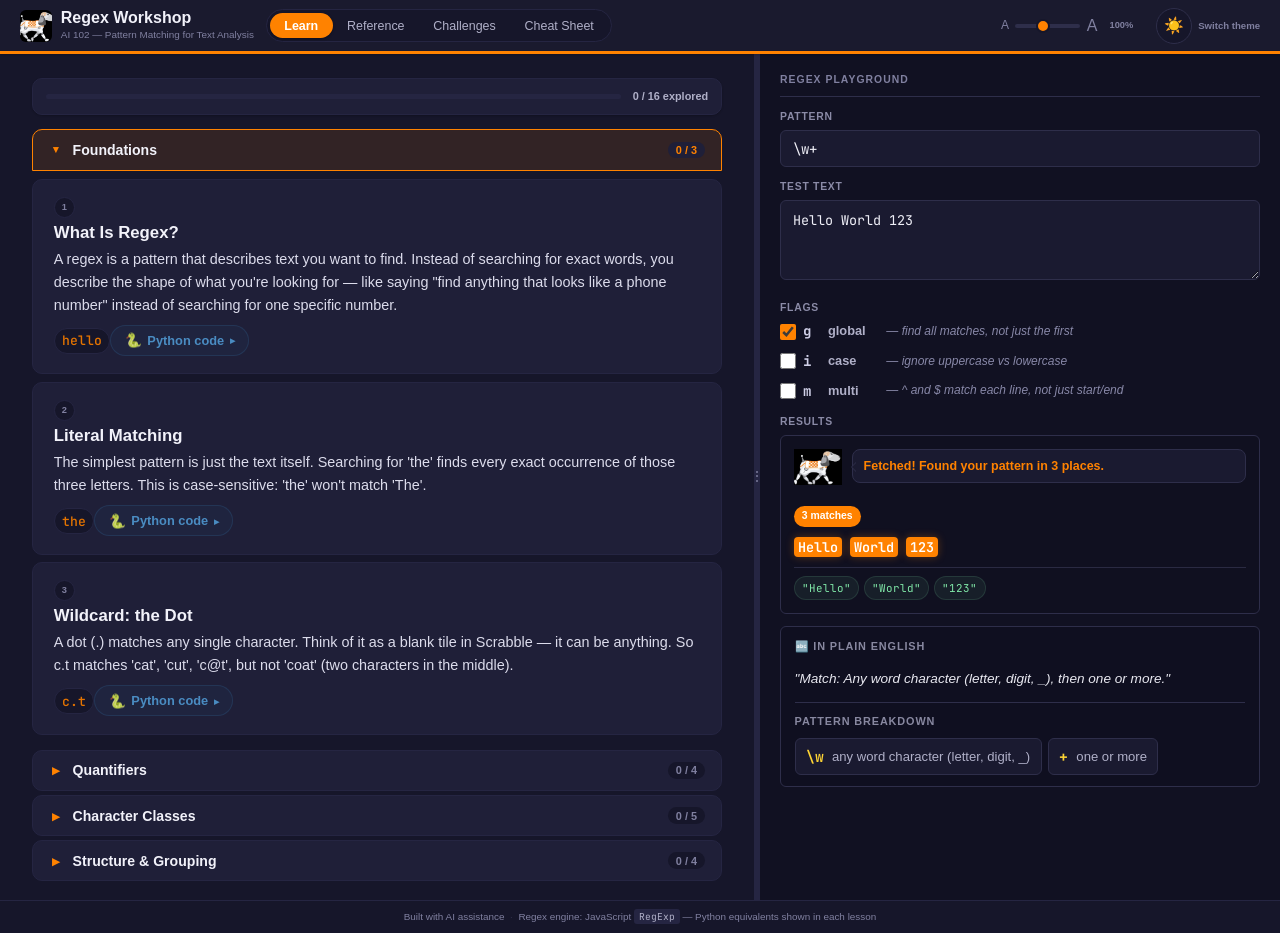
==== commit ac3d1cba: "feat: add font size slider and beginner walkthrough overlay for enhanced user experience" ====
--- a/index.html
+++ b/index.html
@@ -823,6 +823,140 @@
 body.dragging { cursor: col-resize !important; user-select: none; }
 body.dragging * { cursor: col-resize !important; }
 
+
+
+/* ── English translator (in explainer) ─────────────────────── */
+
+.explainer-english {
+  margin-bottom: 0.6rem;
+  padding-bottom: 0.5rem;
+  border-bottom: 1px solid var(--bg-code-border);
+}
+
+.explainer-sentence {
+  font-size: 0.85rem;
+  color: #E8E8F0;
+  line-height: 1.55;
+  font-style: italic;
+  padding: 0.3rem 0;
+}
+
+
+/* ── Font size slider ──────────────────────────────────────── */
+
+.font-slider-wrap {
+  display: flex;
+  align-items: center;
+  gap: 0.4rem;
+  flex-shrink: 0;
+  margin-right: 0.3rem;
+}
+
+.font-slider-icon {
+  font-size: 0.75rem;
+  color: var(--text-tertiary);
+  cursor: default;
+  user-select: none;
+}
+
+.font-slider-wrap input[type="range"] {
+  width: 65px;
+  height: 4px;
+  -webkit-appearance: none;
+  appearance: none;
+  background: var(--border);
+  border-radius: 4px;
+  outline: none;
+  cursor: pointer;
+}
+
+.font-slider-wrap input[type="range"]::-webkit-slider-thumb {
+  -webkit-appearance: none;
+  width: 14px;
+  height: 14px;
+  border-radius: 50%;
+  background: var(--orange);
+  cursor: pointer;
+  border: 2px solid var(--bg-subtle);
+}
+
+.font-slider-wrap input[type="range"]::-moz-range-thumb {
+  width: 14px;
+  height: 14px;
+  border-radius: 50%;
+  background: var(--orange);
+  cursor: pointer;
+  border: 2px solid var(--bg-subtle);
+}
+
+.font-size-label {
+  font-size: 0.58rem;
+  font-weight: 600;
+  color: var(--text-tertiary);
+  min-width: 2.2rem;
+  text-align: center;
+}
+
+
+/* ── Beginner walkthrough overlay ──────────────────────────── */
+
+.walkthrough-overlay {
+  display: none;
+  position: fixed;
+  inset: 0;
+  z-index: 9999;
+  background: rgba(0,0,0,0.75);
+  align-items: center;
+  justify-content: center;
+  backdrop-filter: blur(4px);
+}
+
+.walkthrough-card {
+  background: var(--bg-card);
+  border: 2px solid var(--orange);
+  border-radius: 16px;
+  max-width: 480px;
+  width: 90%;
+  padding: 1.8rem 2rem;
+  box-shadow: 0 16px 48px rgba(0,0,0,0.5);
+  text-align: center;
+  position: relative;
+}
+
+.wt-step { display: none; }
+.wt-step.active { display: block; }
+
+.wt-step .wt-icon { font-size: 2.2rem; margin-bottom: 0.7rem; display: block; }
+.wt-step h2 { font-size: 1.15rem; font-weight: 700; color: var(--text-bold); margin-bottom: 0.4rem; }
+.wt-step p  { font-size: 0.9rem; color: var(--text); line-height: 1.6; margin-bottom: 0.3rem; }
+.wt-step .wt-detail { font-size: 0.8rem; color: var(--text-secondary); line-height: 1.5; margin-top: 0.2rem; }
+
+.wt-dots { display: flex; justify-content: center; gap: 0.4rem; margin: 1.2rem 0 0.8rem; }
+.wt-dot  { width: 8px; height: 8px; border-radius: 50%; background: var(--border); transition: all 0.2s ease; }
+.wt-dot.active { background: var(--orange); transform: scale(1.3); }
+
+.wt-buttons { display: flex; justify-content: center; gap: 0.5rem; flex-wrap: wrap; }
+
+.wt-btn {
+  padding: 0.45rem 1.1rem; border-radius: var(--radius-pill);
+  font-family: var(--font-body); font-size: 0.82rem; font-weight: 700;
+  cursor: pointer; border: 1.5px solid transparent; transition: all 0.15s ease;
+}
+.wt-btn-primary { background: var(--orange); color: white; }
+.wt-btn-primary:hover { background: var(--orange-hover); }
+.wt-btn-outline { background: none; color: var(--text-secondary); border-color: var(--border); }
+.wt-btn-outline:hover { border-color: var(--orange); color: var(--orange); }
+
+.wt-skip {
+  position: absolute; top: 0.8rem; right: 1rem;
+  background: none; border: none; color: var(--text-tertiary);
+  font-size: 0.72rem; font-weight: 600; cursor: pointer; font-family: var(--font-body);
+}
+.wt-skip:hover { color: var(--orange); }
+
+@media (max-width: 600px) {
+  .font-slider-wrap { display: none; }
+}
 /* ── Footer ─────────────────────────────────────────────────── */
 
 .app-footer {
@@ -944,6 +1078,12 @@
       <button class="mode-tab" data-mode="challenge">Challenges</button>
       <button class="mode-tab" data-mode="cheatsheet">Cheat Sheet</button>
     </nav>
+    <div class="font-slider-wrap">
+      <span class="font-slider-icon">A</span>
+      <input type="range" id="fontSlider" min="80" max="130" value="100" step="5">
+      <span class="font-slider-icon" style="font-size:1rem;">A</span>
+      <span class="font-size-label" id="fontSizeLabel">100%</span>
+    </div>
     <div class="theme-toggle-wrap">
       <button class="theme-toggle" id="themeToggle" title="Toggle light/dark theme">
         <span class="theme-icon">☀️</span>
@@ -982,6 +1122,63 @@
   </div>
   <button class="mobile-pg-toggle" id="mobileToggle" title="Open Playground">&#9654;</button>
   <div class="mobile-pg-overlay" id="mobileOverlay"></div>
+
+  <!-- Beginner walkthrough -->
+  <div class="walkthrough-overlay" id="walkthroughOverlay">
+    <div class="walkthrough-card">
+      <button class="wt-skip" id="wtSkip">Skip</button>
+
+      <div class="wt-step active">
+        <span class="wt-icon">👋</span>
+        <h2>Welcome to Regex Workshop!</h2>
+        <p>This tool helps you learn regular expressions — powerful text-search patterns used in Python, data analysis, and fraud detection.</p>
+        <div class="wt-detail">Let's take a quick 30-second tour.</div>
+      </div>
+
+      <div class="wt-step">
+        <span class="wt-icon">📖</span>
+        <h2>Left Panel — Learn</h2>
+        <p>Browse lessons organized by topic. Click any card to load its pattern into the playground.</p>
+        <div class="wt-detail">Each lesson includes a Python code example you can copy into Colab.</div>
+      </div>
+
+      <div class="wt-step">
+        <span class="wt-icon">🧪</span>
+        <h2>Right Panel — Playground</h2>
+        <p>Type any regex pattern and test text to see live matches highlighted instantly.</p>
+        <div class="wt-detail">The "In plain English" translator below the results explains what your pattern does in words.</div>
+      </div>
+
+      <div class="wt-step">
+        <span class="wt-icon">🏆</span>
+        <h2>Challenges</h2>
+        <p>Test your skills with 20 challenges across three difficulty levels — from matching digits to detecting fraud patterns.</p>
+        <div class="wt-detail">Use hints if you get stuck. There's no penalty for trying!</div>
+      </div>
+
+      <div class="wt-step">
+        <span class="wt-icon">⚙️</span>
+        <h2>Customize Your View</h2>
+        <p>Use the <strong>A slider</strong> in the header to adjust text size, and the <strong>theme toggle</strong> to switch between light and dark modes.</p>
+        <div class="wt-detail">You're all set — let's start learning!</div>
+      </div>
+
+      <div class="wt-dots">
+        <span class="wt-dot active"></span>
+        <span class="wt-dot"></span>
+        <span class="wt-dot"></span>
+        <span class="wt-dot"></span>
+        <span class="wt-dot"></span>
+      </div>
+
+      <div class="wt-buttons">
+        <button class="wt-btn wt-btn-outline" id="wtPrev" style="display:none;">Back</button>
+        <button class="wt-btn wt-btn-primary" id="wtNext">Next</button>
+        <button class="wt-btn wt-btn-primary" id="wtDone" style="display:none;">Let's go!</button>
+      </div>
+    </div>
+  </div>
+
   <footer class="app-footer">
     <span>Built with AI assistance</span>
     <span class="footer-sep">·</span>
@@ -1706,7 +1903,14 @@
   if (!pattern) { el.innerHTML=""; el.style.display="none"; return; }
   var tokens = explainPattern(pattern);
   if (!tokens.length) { el.style.display="none"; return; }
-  var html = '<div class="explainer-label">Pattern breakdown</div><div class="explainer-tokens">';
+
+  // Build full English sentence
+  var sentence = tokens.map(function(t){ return t.meaning; }).join(", then ");
+  sentence = sentence.charAt(0).toUpperCase() + sentence.substring(1) + ".";
+
+  var html = '<div class="explainer-english"><div class="explainer-label">🔤 In plain English</div>';
+  html += '<div class="explainer-sentence">"Match: '+esc(sentence)+'"</div></div>';
+  html += '<div class="explainer-label">Pattern breakdown</div><div class="explainer-tokens">';
   tokens.forEach(function(t) {
     html += '<div class="explainer-token"><span class="explainer-sym">'+esc(t.label)+'</span><span class="explainer-meaning">'+esc(t.meaning)+'</span></div>';
   });
@@ -2063,11 +2267,78 @@
 
 
 // ───────────────────────────────────────────────
+// Font size slider
+// ───────────────────────────────────────────────
+
+function initFontSlider() {
+  var slider = $("#fontSlider");
+  var label  = $("#fontSizeLabel");
+  if (!slider || !label) return;
+
+  var saved = null;
+  try { saved = localStorage.getItem("regex-fontsize"); } catch(e){}
+  if (saved) { slider.value = saved; }
+
+  function applySize() {
+    var pct = slider.value;
+    document.documentElement.style.fontSize = pct + "%";
+    label.textContent = pct + "%";
+    try { localStorage.setItem("regex-fontsize", pct); } catch(e){}
+  }
+
+  applySize();
+  slider.addEventListener("input", applySize);
+}
+
+
+// ───────────────────────────────────────────────
+// Beginner walkthrough
+// ───────────────────────────────────────────────
+
+function initWalkthrough() {
+  var seen = false;
+  try { seen = localStorage.getItem("regex-walkthrough-seen"); } catch(e){}
+  if (seen) return;
+
+  var overlay = $("#walkthroughOverlay");
+  if (!overlay) return;
+  overlay.style.display = "flex";
+
+  var steps = $$(".wt-step");
+  var dots  = $$(".wt-dot");
+  var cur = 0;
+
+  function showStep(n) {
+    cur = n;
+    steps.forEach(function(s,i){ s.classList.toggle("active", i===n); });
+    dots.forEach(function(d,i){ d.classList.toggle("active", i===n); });
+    var prev = $("#wtPrev"), next = $("#wtNext"), done = $("#wtDone");
+    if (prev) prev.style.display = n > 0 ? "inline-block" : "none";
+    if (next) next.style.display = n < steps.length-1 ? "inline-block" : "none";
+    if (done) done.style.display = n === steps.length-1 ? "inline-block" : "none";
+  }
+
+  showStep(0);
+
+  var prev = $("#wtPrev"), next = $("#wtNext"), done = $("#wtDone"), skip = $("#wtSkip");
+  if (prev) prev.addEventListener("click", function(){ if(cur>0) showStep(cur-1); });
+  if (next) next.addEventListener("click", function(){ if(cur<steps.length-1) showStep(cur+1); });
+
+  function dismiss() {
+    overlay.style.display = "none";
+    try { localStorage.setItem("regex-walkthrough-seen", "1"); } catch(e){}
+  }
+  if (done) done.addEventListener("click", dismiss);
+  if (skip) skip.addEventListener("click", dismiss);
+}
+
+
+// ───────────────────────────────────────────────
 // Init
 // ───────────────────────────────────────────────
 
 document.addEventListener("DOMContentLoaded", function(){
-  initTheme(); initDragResize();
+  initTheme(); initDragResize(); initFontSlider();
   renderLearn(); renderReference(); renderChallenges(); renderCheatSheet();
 
   ["pgPattern","pgText"].forEach(function(id){$("#"+id).addEventListener("input",runPlayground);});
@@ -2087,6 +2358,7 @@
   $("#mobileOverlay").addEventListener("click",closeMobilePlayground);
 
   updateProgressBars(); runPlayground();
+  // initWalkthrough();
 });
   </script>
 </body>
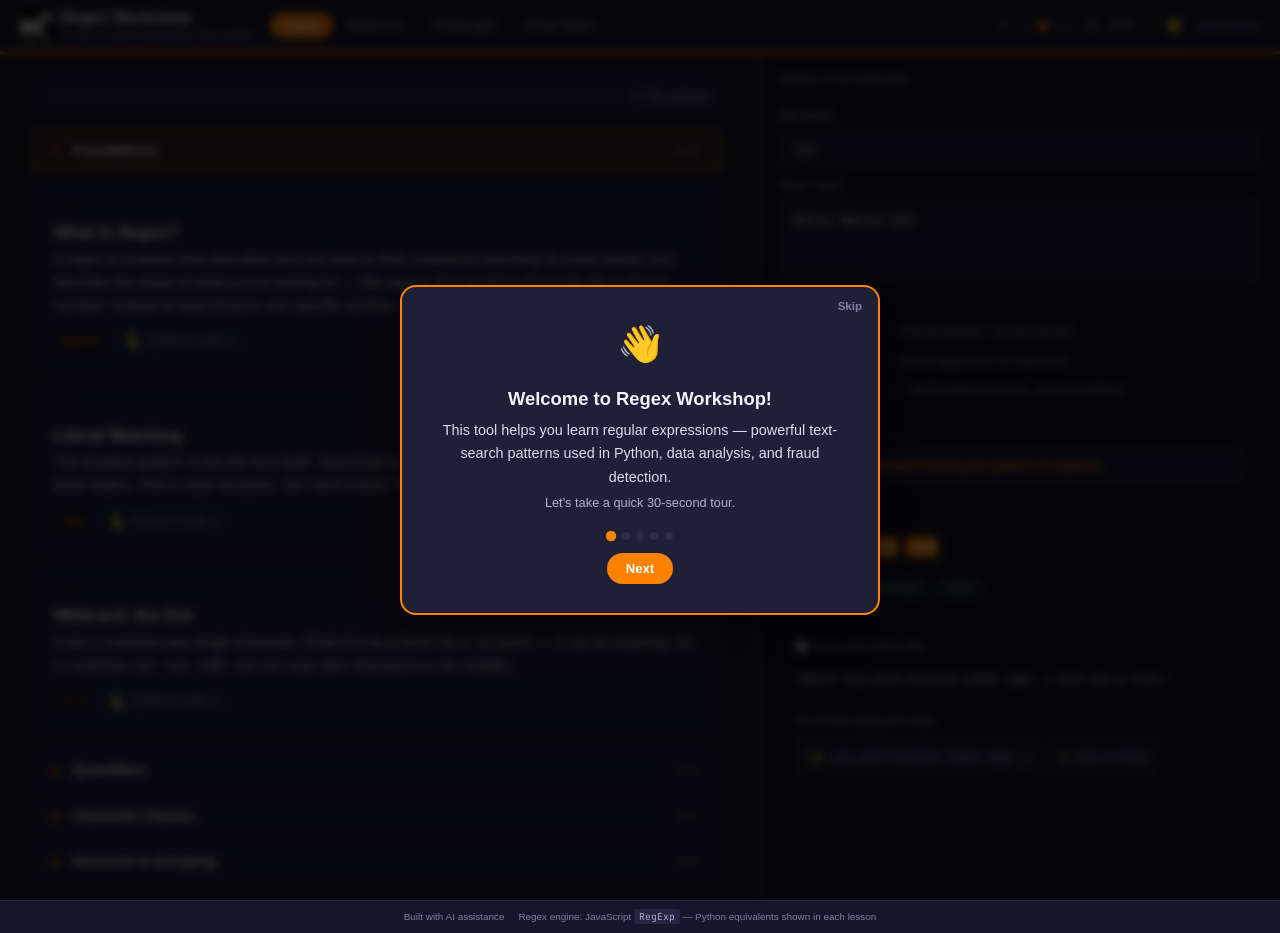
==== commit 669b2562: "feat: enable walkthrough initialization on DOM content loaded" ====
--- a/index.html
+++ b/index.html
@@ -2358,7 +2358,7 @@
   $("#mobileOverlay").addEventListener("click",closeMobilePlayground);
 
   updateProgressBars(); runPlayground();
-  // initWalkthrough();
+  initWalkthrough();
 });
   </script>
 </body>
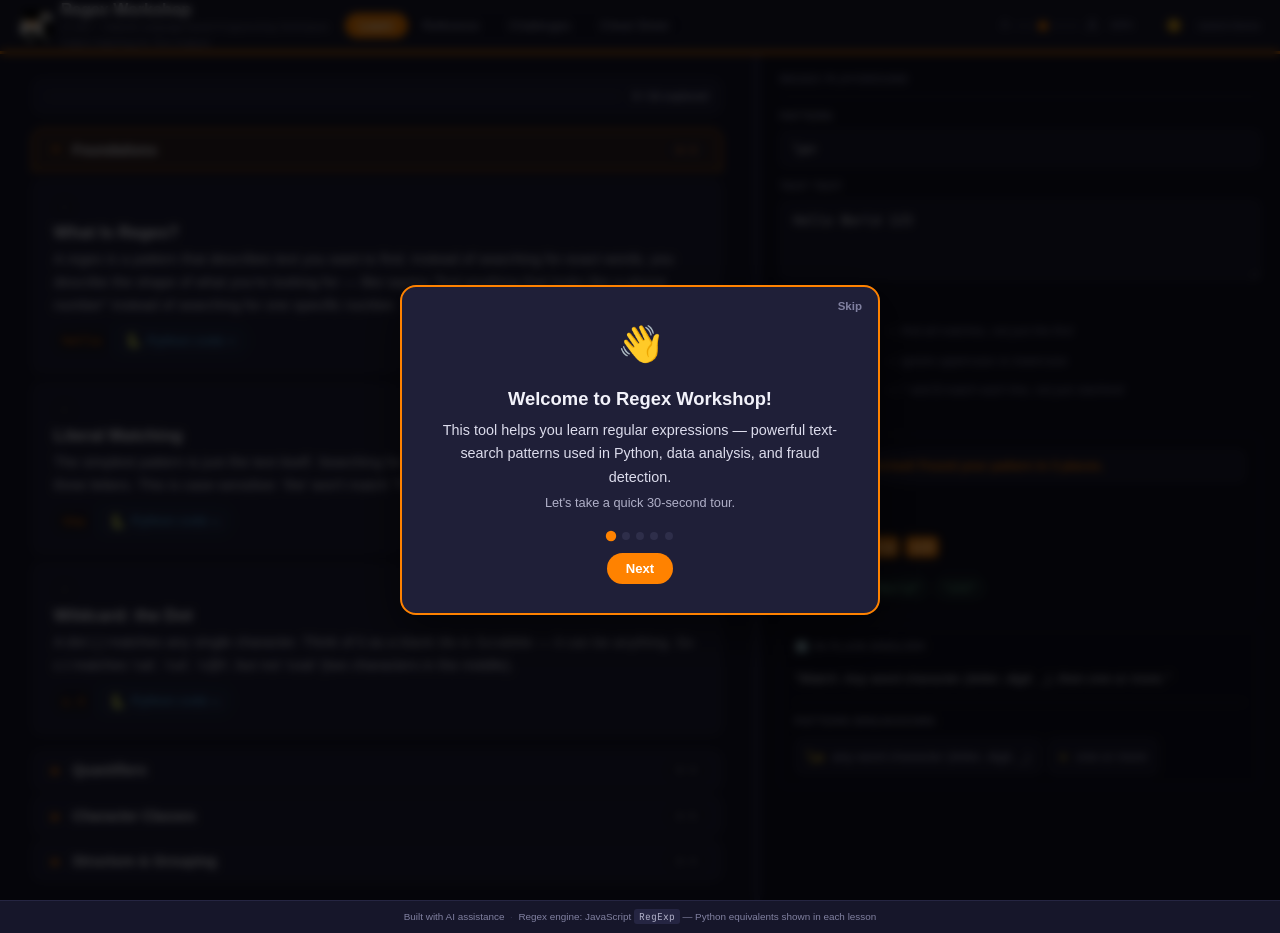
==== commit f2370b88: "Implement feature X to enhance user experience and fix bug Y in module Z" ====
--- a/index.html
+++ b/index.html
@@ -1069,7 +1069,8 @@
       <div class="icon"><img src="[data-uri]" alt="Rex"></div>
       <div>
         <h1>Regex Workshop</h1>
-        <div class="subtitle">AI 102 — Pattern Matching for Text Analysis</div>
+        <div class="subtitle">AI 102 — Natural Language-based Programming Techniques </div>
+        <div class="subtitle"> Pattern Matching for Text Analysis</div>
       </div>
     </div>
     <nav class="mode-tabs">
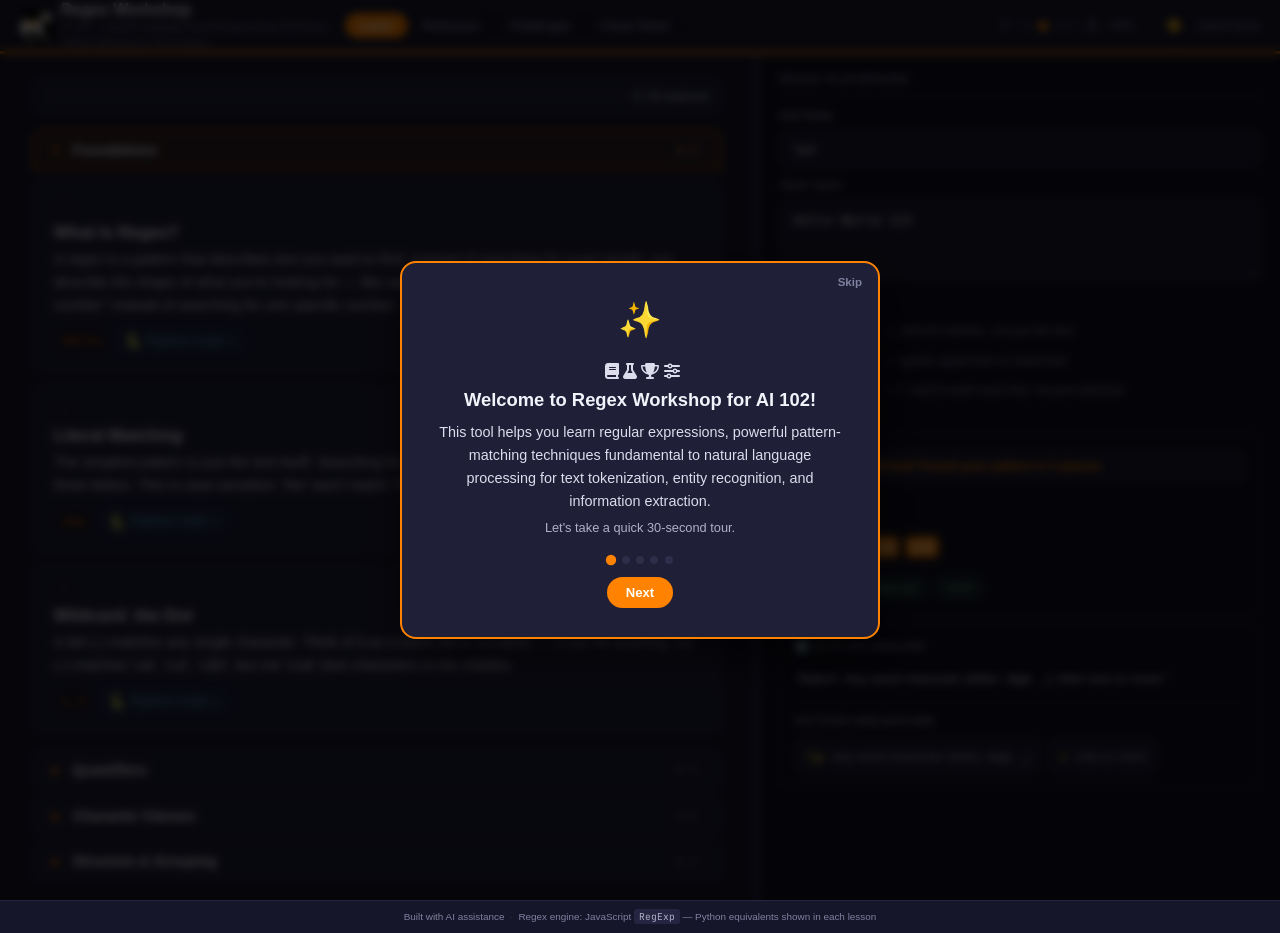
==== commit 88fbde16: "feat: update walkthrough introduction with Font Awesome icons and enhanced description for AI 102" ====
--- a/index.html
+++ b/index.html
@@ -1130,9 +1130,17 @@
       <button class="wt-skip" id="wtSkip">Skip</button>
 
       <div class="wt-step active">
-        <span class="wt-icon">👋</span>
-        <h2>Welcome to Regex Workshop!</h2>
-        <p>This tool helps you learn regular expressions — powerful text-search patterns used in Python, data analysis, and fraud detection.</p>
+        <span class="wt-icon">✨</span>
+        <link rel="stylesheet" href="https://cdnjs.cloudflare.com/ajax/libs/font-awesome/6.4.0/css/all.min.css">
+
+        <!-- Then in the walkthrough steps, replace emojis with: -->
+        <i class="fas fa-sparkles"></i>  <!-- ✨ Welcome -->
+        <i class="fas fa-book"></i>      <!-- 📖 Learn -->
+        <i class="fas fa-flask"></i>     <!-- 🧪 Playground -->
+        <i class="fas fa-trophy"></i>    <!-- 🏆 Challenges -->
+        <i class="fas fa-sliders"></i>   <!-- ⚙️ Customize -->
+        <h2>Welcome to Regex Workshop for AI 102!</h2>
+        <p>This tool helps you learn regular expressions, powerful pattern-matching techniques fundamental to natural language processing for text tokenization, entity recognition, and information extraction.</p>
         <div class="wt-detail">Let's take a quick 30-second tour.</div>
       </div>
 
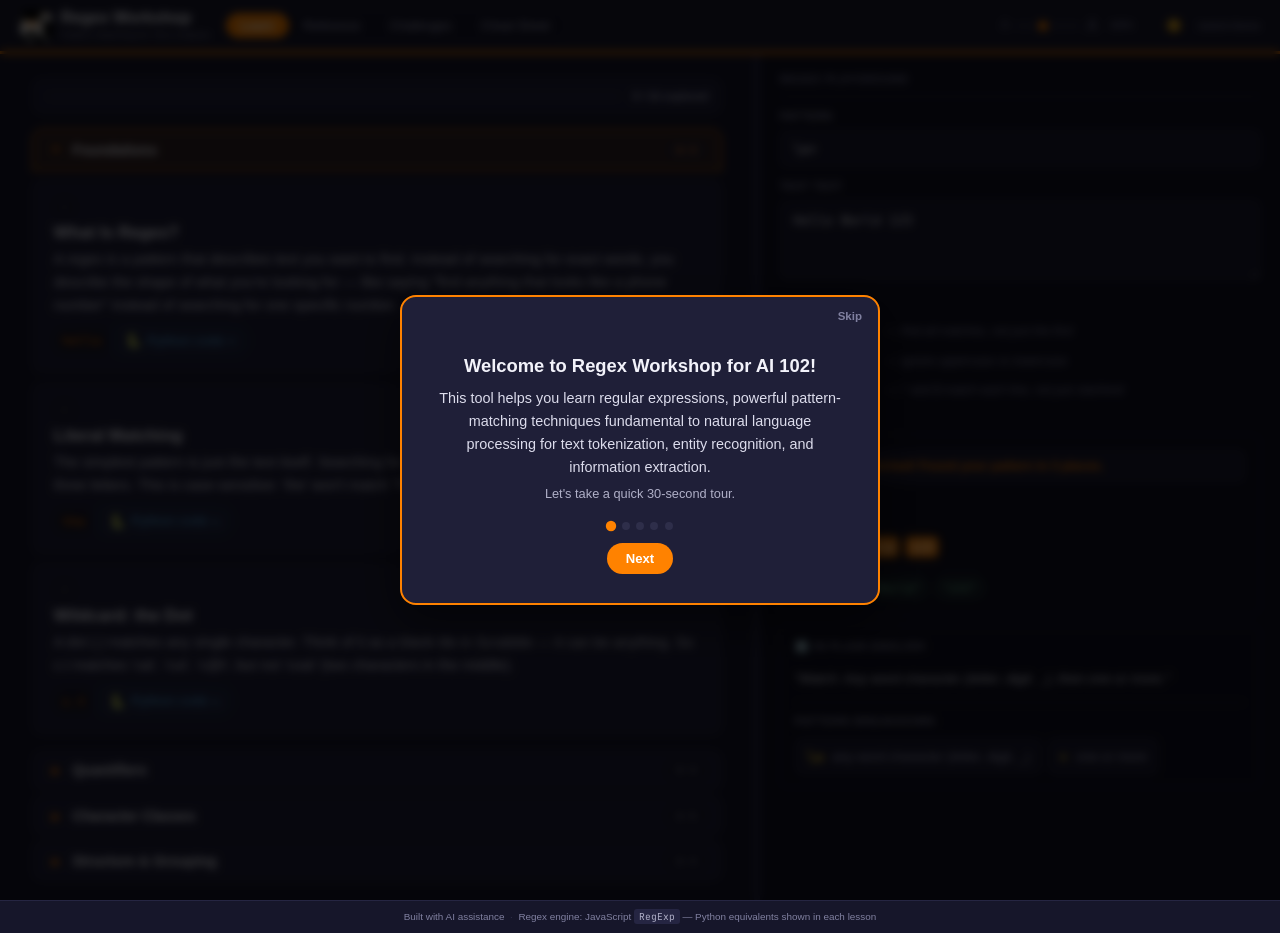
==== commit 3a9852c7: "Implement feature X to enhance user experience and optimize performance" ====
--- a/index.html
+++ b/index.html
@@ -7,6 +7,7 @@
   <link rel="preconnect" href="https://fonts.googleapis.com">
   <link rel="preconnect" href="https://fonts.gstatic.com" crossorigin>
   <link href="https://fonts.googleapis.com/css2?family=JetBrains+Mono:wght@400;500;600&display=swap" rel="stylesheet">
+  <link rel="stylesheet" href="https://cdnjs.cloudflare.com/ajax/libs/font-awesome/6.4.0/css/all.min.css">
   <style>
 /* ═══════════════════════════════════════════════════════════════
    styles.css — UTK CECS Orange Theme — Light + Dark modes
@@ -1069,7 +1070,6 @@
       <div class="icon"><img src="[data-uri]" alt="Rex"></div>
       <div>
         <h1>Regex Workshop</h1>
-        <div class="subtitle">AI 102 — Natural Language-based Programming Techniques </div>
         <div class="subtitle"> Pattern Matching for Text Analysis</div>
       </div>
     </div>
@@ -1130,43 +1130,35 @@
       <button class="wt-skip" id="wtSkip">Skip</button>
 
       <div class="wt-step active">
-        <span class="wt-icon">✨</span>
-        <link rel="stylesheet" href="https://cdnjs.cloudflare.com/ajax/libs/font-awesome/6.4.0/css/all.min.css">
-
-        <!-- Then in the walkthrough steps, replace emojis with: -->
-        <i class="fas fa-sparkles"></i>  <!-- ✨ Welcome -->
-        <i class="fas fa-book"></i>      <!-- 📖 Learn -->
-        <i class="fas fa-flask"></i>     <!-- 🧪 Playground -->
-        <i class="fas fa-trophy"></i>    <!-- 🏆 Challenges -->
-        <i class="fas fa-sliders"></i>   <!-- ⚙️ Customize -->
+        <i class="fas fa-sparkles"></i>
         <h2>Welcome to Regex Workshop for AI 102!</h2>
         <p>This tool helps you learn regular expressions, powerful pattern-matching techniques fundamental to natural language processing for text tokenization, entity recognition, and information extraction.</p>
         <div class="wt-detail">Let's take a quick 30-second tour.</div>
       </div>
 
       <div class="wt-step">
-        <span class="wt-icon">📖</span>
+        <i class="fas fa-book"></i>
         <h2>Left Panel — Learn</h2>
         <p>Browse lessons organized by topic. Click any card to load its pattern into the playground.</p>
         <div class="wt-detail">Each lesson includes a Python code example you can copy into Colab.</div>
       </div>
 
       <div class="wt-step">
-        <span class="wt-icon">🧪</span>
+        <i class="fas fa-flask"></i>
         <h2>Right Panel — Playground</h2>
         <p>Type any regex pattern and test text to see live matches highlighted instantly.</p>
         <div class="wt-detail">The "In plain English" translator below the results explains what your pattern does in words.</div>
       </div>
 
       <div class="wt-step">
-        <span class="wt-icon">🏆</span>
+        <i class="fas fa-trophy"></i>
         <h2>Challenges</h2>
-        <p>Test your skills with 20 challenges across three difficulty levels — from matching digits to detecting fraud patterns.</p>
+        <p>Test your skills with 20 challenges across three difficulty levels from matching digits to detecting fraud patterns.</p>
         <div class="wt-detail">Use hints if you get stuck. There's no penalty for trying!</div>
       </div>
 
       <div class="wt-step">
-        <span class="wt-icon">⚙️</span>
+        <i class="fas fa-sliders"></i>
         <h2>Customize Your View</h2>
         <p>Use the <strong>A slider</strong> in the header to adjust text size, and the <strong>theme toggle</strong> to switch between light and dark modes.</p>
         <div class="wt-detail">You're all set — let's start learning!</div>
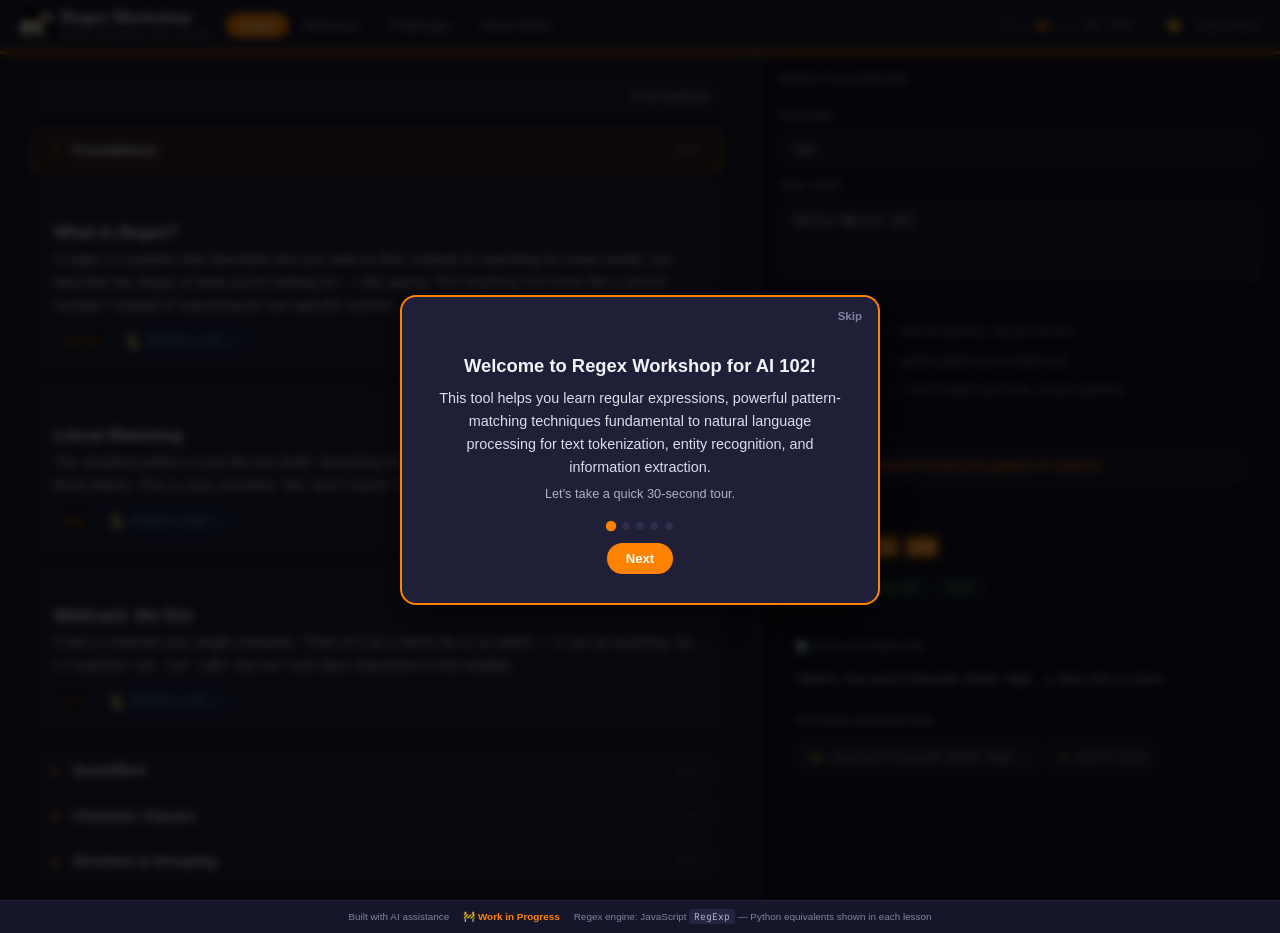
==== commit 85344b95: "feat: add "Work in Progress" notice to footer for clarity" ====
--- a/index.html
+++ b/index.html
@@ -1183,6 +1183,8 @@
   <footer class="app-footer">
     <span>Built with AI assistance</span>
     <span class="footer-sep">·</span>
+    <span style="color: #FF8200; font-weight: 600;">🚧 Work in Progress</span>
+    <span class="footer-sep">·</span>
     <span>Regex engine: JavaScript <code>RegExp</code> — Python equivalents shown in each lesson</span>
   </footer>
   <script>
